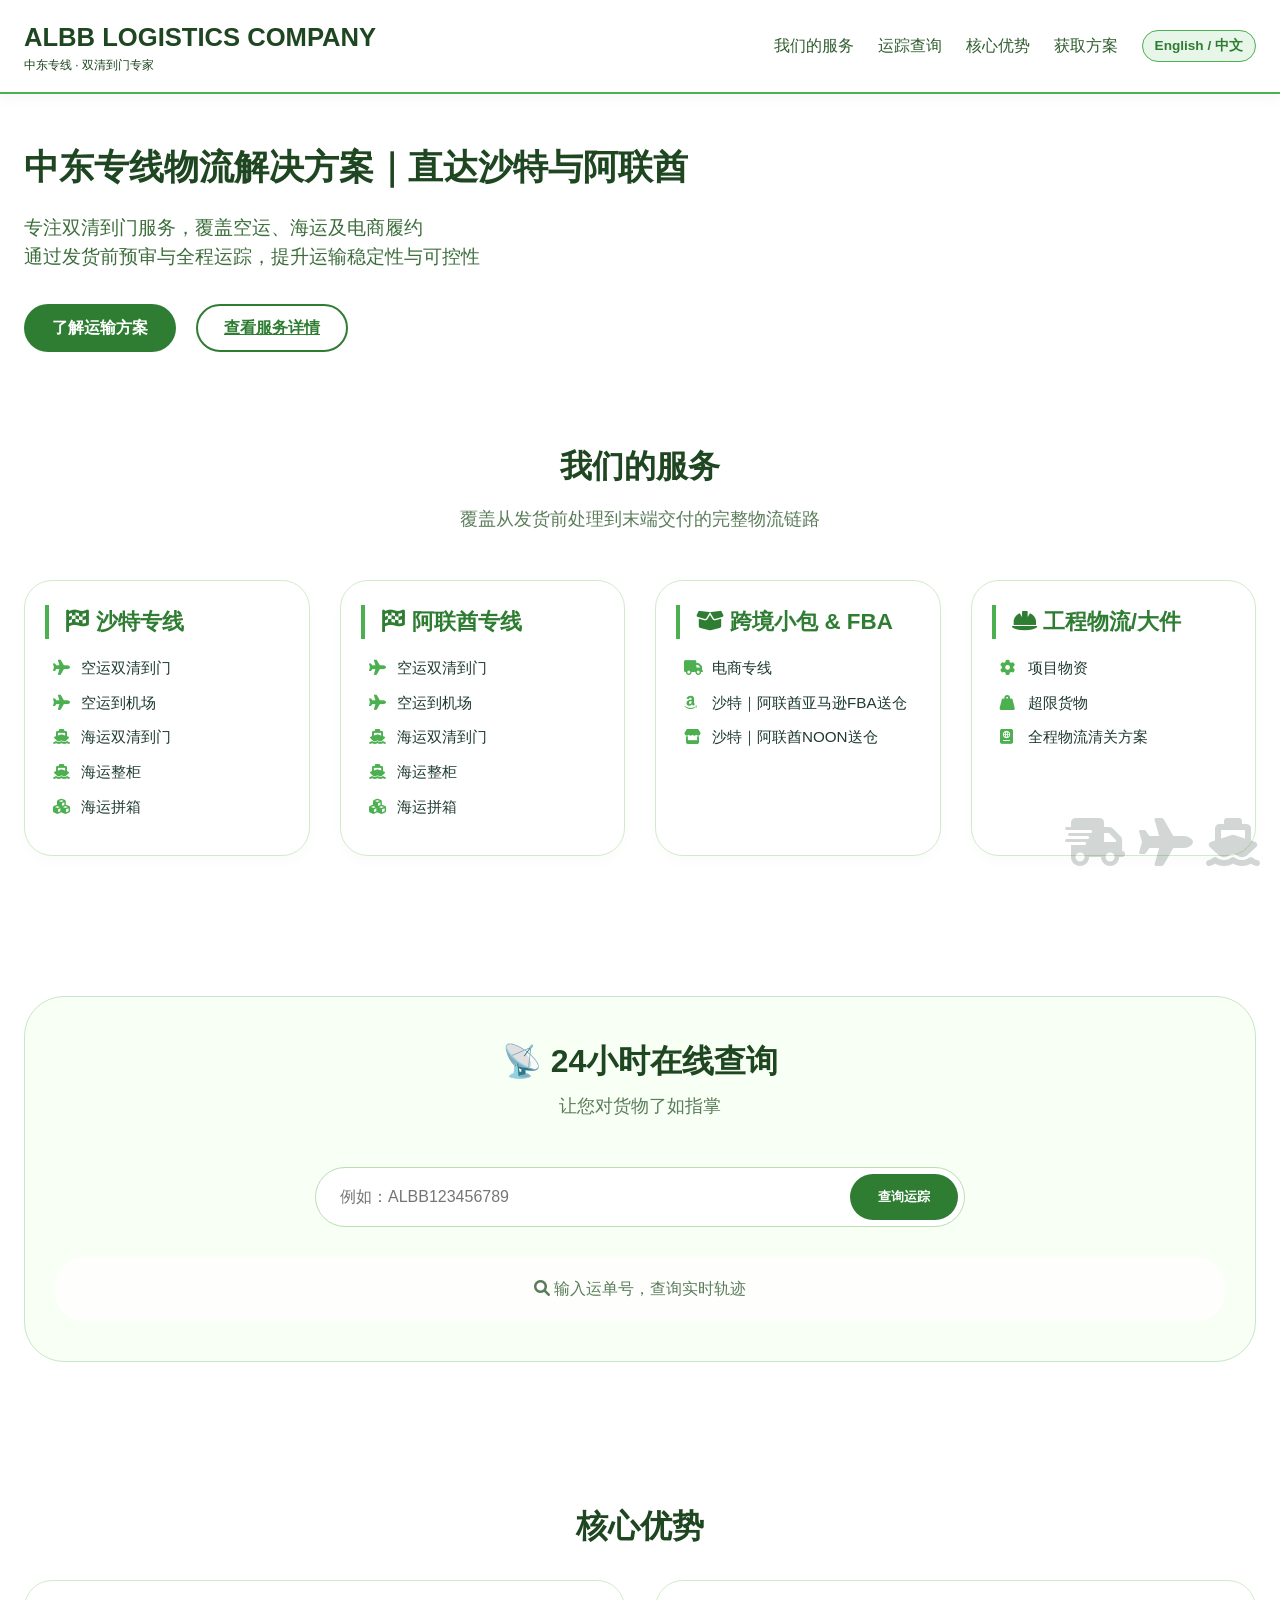
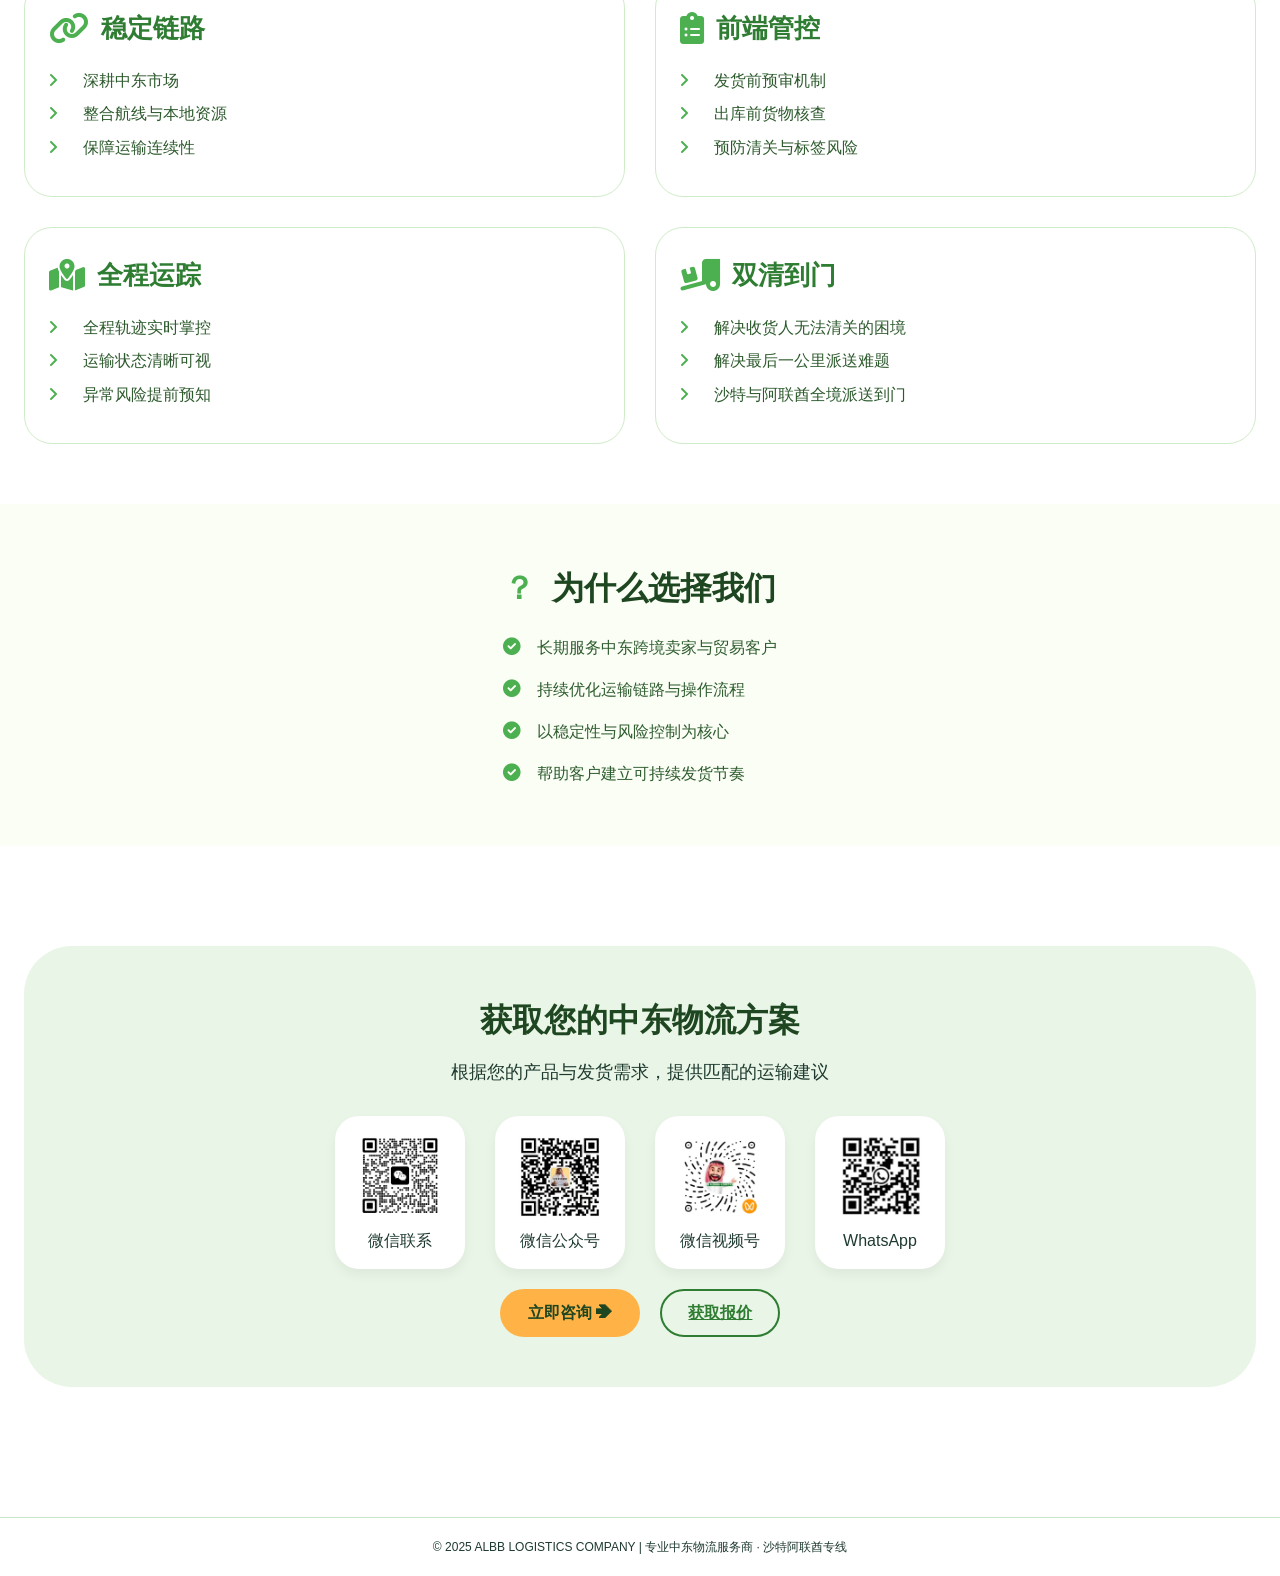
==== index.html @ 4eb395b3 "Update index.html" ====
<!DOCTYPE html>
<html lang="zh-CN" data-page-node-id="WWfJEoCXOjvBUnRsALODDR">
<head data-page-node-id="sTbXcBgCwamyQ5va6IYJfH">
    <meta charset="UTF-8" data-page-node-id="Xv6ToM1LFk0ylEjRfK0wbO">
    <meta name="viewport" content="width=device-width, initial-scale=1.0, viewport-fit=cover" data-page-node-id="HwGvfhjH5vDmMsbVLoea2k">
    <title>ALBB LOGISTICS | 中东专线物流解决方案</title>
    <link rel="stylesheet" href="https://cdnjs.cloudflare.com/ajax/libs/font-awesome/6.0.0-beta3/css/all.min.css" data-page-node-id="AGOe8chgbafn2Jv7DXePyP">
    <style>
        * { margin: 0; padding: 0; box-sizing: border-box; }

        body {
            font-family: 'Segoe UI', Roboto, 'Helvetica Neue', sans-serif;
            background-color: #ffffff;
            color: #1e3a2f;
            line-height: 1.5;
            scroll-behavior: smooth;
        }

        .container {
            max-width: 1280px;
            margin: 0 auto;
            padding: 0 24px;
        }

        /* 头部 */
        .header {
            background: #ffffff;
            color: #1e4620;
            padding: 18px 0;
            box-shadow: 0 2px 15px rgba(0, 40, 0, 0.05);
            position: sticky;
            top: 0;
            z-index: 100;
            border-bottom: 2px solid #4caf50;
        }
        .header-inner {
            display: flex;
            justify-content: space-between;
            align-items: center;
            flex-wrap: wrap;
            gap: 15px;
        }
        .logo h1 {
    font-size: 1.6rem;
    font-weight: 700;
    color: #1e4620;  
    margin: 0;
}
.logo span {
    font-size: 0.75rem;
    color: #1e4620;  
    display: block;
}
        .nav {
            display: flex;
            align-items: center;
            gap: 24px;
            flex-wrap: wrap;
        }
        .nav a {
            color: #2e5c2e;
            text-decoration: none;
            font-weight: 500;
            transition: 0.2s;
        }
        .nav a:hover { color: #ffb347; }
        .lang-switch {
            background: #e8f5e9;
            border: 1px solid #4caf50;
            border-radius: 40px;
            padding: 5px 12px;
            font-size: 0.85rem;
            font-weight: bold;
            cursor: pointer;
            color: #2e7d32;
        }

        .btn-primary {
            background: #2e7d32;
            color: white;
            border: none;
            padding: 12px 28px;
            border-radius: 40px;
            font-weight: 600;
            font-size: 1rem;
            cursor: pointer;
            display: inline-block;
            text-decoration: none;
        }
        .btn-primary:hover { background: #ffb347; color: #1e4620; }
        .btn-outline {
            background: transparent;
            border: 2px solid #2e7d32;
            color: #2e7d32;
            padding: 10px 26px;
            border-radius: 40px;
            font-weight: 600;
            cursor: pointer;
            display: inline-block;
        }
        .btn-outline:hover { background: #2e7d32; color: white; }

        section { padding: 60px 0; }
        .section-title {
            font-size: 2rem;
            font-weight: 700;
            text-align: center;
            margin-bottom: 16px;
            color: #1e4620;
        }
        .section-sub {
            text-align: center;
            color: #5a7c5a;
            margin-bottom: 48px;
            font-size: 1.1rem;
        }

        /* 服务网格 */
        .services-grid-special {
            display: grid;
            grid-template-columns: repeat(auto-fit, minmax(280px, 1fr));
            gap: 30px;
            margin-top: 20px;
        }
        .service-block {
            background: white;
            border-radius: 28px;
            padding: 24px 20px;
            border: 1px solid #d0ebc8;
            box-shadow: 0 6px 14px rgba(0,0,0,0.02);
        }
        .service-block h3 {
            font-size: 1.4rem;
            color: #2e7d32;
            margin-bottom: 18px;
            border-left: 4px solid #4caf50;
            padding-left: 16px;
        }
        .service-block ul {
            list-style: none;
            padding-left: 8px;
        }
        .service-block li {
            margin-bottom: 12px;
            display: flex;
            align-items: baseline;
            gap: 8px;
            font-size: 0.95rem;
        }
        .service-block li i {
            color: #4caf50;
            width: 20px;
        }

        /* 核心优势 固定2x2网格 */
        .advantages-grid {
            display: grid;
            grid-template-columns: repeat(2, 1fr);
            gap: 30px;
            margin-top: 30px;
        }
        .advantage-card {
            background: white;
            border-radius: 28px;
            padding: 28px 24px;
            border: 1px solid #d0ebc8;
            transition: 0.2s;
        }
        .advantage-card h3 {
            font-size: 1.6rem;
            color: #2e7d32;
            margin-bottom: 20px;
            display: flex;
            align-items: center;
            gap: 12px;
        }
        .advantage-card h3 i {
            font-size: 2rem;
            color: #4caf50;
        }
        .advantage-card p {
            margin-bottom: 8px;
            line-height: 1.6;
            color: #2d5a2d;
        }
        .advantage-card p i {
            margin-right: 8px;
            color: #4caf50;
            width: 22px;
        }

        .track-section {
            background: #f8fff4;
            border-radius: 40px;
            padding: 40px 30px;
            border: 1px solid #c8e6c9;
            margin: 20px 0;
        }
        .track-box {
            max-width: 650px;
            margin: 30px auto 20px;
            display: flex;
            flex-wrap: wrap;
            gap: 12px;
            background: white;
            border-radius: 70px;
            padding: 6px 6px 6px 24px;
            border: 1px solid #b9dfb0;
        }
        .track-box input { flex: 1; padding: 14px 0; border: none; outline: none; font-size: 1rem; }
        .track-box button { background: #2e7d32; border: none; padding: 0 28px; border-radius: 50px; color: white; font-weight: bold; cursor: pointer; }
        .timeline-demo { margin-top: 30px; background: #ffffffdb; border-radius: 28px; padding: 20px; }

        .bottom-cta {
            background: #e9f5e6;
            border-radius: 48px;
            padding: 50px 40px;
            text-align: center;
            margin: 40px 0;
        }
        .qr-row {
            display: flex;
            justify-content: center;
            flex-wrap: wrap;
            gap: 30px;
            margin: 30px 0 20px;
        }
        .qr-item {
            background: white;
            border-radius: 24px;
            padding: 16px;
            width: 130px;
            text-align: center;
            box-shadow: 0 6px 12px rgba(0,0,0,0.05);
        }
        .qr-placeholder {
            width: 90px;
            height: 90px;
            margin: 0 auto;
            background: #f0f7ed;
            display: flex;
            align-items: center;
            justify-content: center;
            border-radius: 16px;
            color: #2e7d32;
            font-size: 0.65rem;
            flex-direction: column;
            border: 1px dashed #a5d6a7;
        }
        .qr-placeholder i { font-size: 2rem; }
        .footer-copyright { text-align: center; padding: 20px 0; border-top: 1px solid #c8e6c9; margin-top: 30px; font-size: 0.75rem; }

        .truck-deco {
            position: fixed;
            bottom: 20px;
            right: 20px;
            opacity: 0.2;
            font-size: 3rem;
            pointer-events: none;
            z-index: 0;
        }
        .hero h1 {
            font-size: 2.2rem;
            line-height: 1.3;
        }
        @media (max-width: 800px) {
            .advantages-grid { grid-template-columns: 1fr; gap: 20px; }
            .hero h1 { font-size: 1.8rem; }
        }
        @media (max-width: 700px) {
            .section-title { font-size: 1.6rem; }
            .services-grid-special { grid-template-columns: 1fr; }
        }
        .responsive-stack {
            display: grid;
            grid-template-columns: 1fr 1fr;
            gap: 40px;
        }
        @media (max-width: 700px) {
            .responsive-stack { grid-template-columns: 1fr; }
        }
        /* ===== 物流查询：站点切换标签 ===== */
        .track-tabs {
            display: flex; gap: 8px; justify-content: center;
            margin-bottom: 14px; flex-wrap: wrap;
        }
        .track-tab {
            padding: 7px 20px; border: 1.5px solid #cfe3cf;
            background: #fff; border-radius: 999px;
            font-size: 0.9rem; color: #4a6b4a; cursor: pointer;
            transition: all .2s; font-family: inherit;
        }
        .track-tab:hover { border-color: #4caf50; }
        .track-tab.active {
            background: #4caf50; border-color: #4caf50;
            color: #fff; font-weight: 600;
        }
</style>
</head>
<body data-page-node-id="y7DadUSHJfQw3X0wNEKbvK">
<div class="truck-deco" data-page-node-id="WyketCRoVP5pBwyPOnHR9W"><i class="fas fa-truck-fast" data-page-node-id="kWx6jvELDlQbfIE8AymAEn"></i> <i class="fas fa-plane" data-page-node-id="v4un0OiQMNGH9FXdD9LxO7"></i> <i class="fas fa-ship" data-page-node-id="yur6lQq9XAqx2PpG53P2Wp"></i></div>

<header class="header" data-page-node-id="MeVTC3i4jiAVLPoiRrSFH0">
    <div class="container header-inner" data-page-node-id="Hej9e4lkETlifLd3rKVzDA">
        <div class="logo" data-page-node-id="25BxoWqGxnaJiOXL9PTD3E">
            <h1 data-page-node-id="tkcYEIJ68ArfpkfiAtZWvJ">ALBB LOGISTICS COMPANY</h1>
            <span data-translate="slogan" data-page-node-id="F42FCJUTfJvixpcgOEtlmO">中东专线 · 双清到门专家</span>
        </div>
        <div class="nav" data-page-node-id="D4o56Ub4QfEWNIeLbWmZsj">
            <a href="#services" data-translate="nav_services" data-page-node-id="3iFGLvl2t87v1fvXnBJhu1">我们的服务</a>
            <a href="#tracking" data-translate="nav_tracking" data-page-node-id="6CAXvYggRqMtt5EBCWSzIq">运踪查询</a>
            <a href="#advantages" data-translate="nav_advantages" data-page-node-id="9Z8tUurqHcQL8gPmjGtfzD">核心优势</a>
            <a href="#contact" data-translate="nav_contact" data-page-node-id="JafT0aFvBNOgMSl0lFAXML">获取方案</a>
            <div class="lang-switch" id="langToggle" data-page-node-id="Fi7lyLbnCcBNHK8nSmIbqL">English / 中文</div>
        </div>
    </div>
</header>

<main data-page-node-id="xqJzqC6WkK1wRrDkUQjlTa">
    <!-- Hero -->
    <section style="padding: 50px 0 30px;" data-page-node-id="uK8wkCM9OZKiBWzJWSkGAo">
        <div class="container" data-page-node-id="OKXOkcTmCm1rwxLJMsrKyB">
            <div class="hero" style="max-width: 800px;" data-page-node-id="nTOn49kFxd0GhwcJtGJfYp">
                <h1 style="font-weight: 800; color: #1e4620;" data-translate="hero_title" data-page-node-id="1AF3gvATgJ9RmW0wP3MgYh">中东专线物流解决方案｜直达沙特与阿联酋</h1>
                <p style="font-size: 1.2rem; margin: 24px 0 32px; color: #3c6e3c;" data-translate="hero_sub" data-page-node-id="0z1HmbaKveXD5L2bM0ZbI4">专注双清到门服务，覆盖空运、海运及电商履约<br data-page-node-id="KnteCa7o7tGEkYhKrPHA8S">通过发货前预审与全程运踪，提升运输稳定性与可控性</p>
                <div class="hero-buttons" style="display: flex; gap: 20px; flex-wrap: wrap;" data-page-node-id="k1lxV5dBMvOlWxXrF8hfzo">
                    <a href="#contact" class="btn-primary" data-translate="btn_consult" data-page-node-id="KS2lGyI60AXP1C03fqrpFm">了解运输方案</a>
                    <a href="#services" class="btn-outline" data-translate="btn_details" data-page-node-id="Qz4ddcnUBY8suzizSsFwdt">查看服务详情</a>
                </div>
            </div>
        </div>
    </section>

    <!-- 1. 我们的服务 -->
    <section id="services" data-page-node-id="F9c3dWNZLPQi7ssyUxPojc">
        <div class="container" data-page-node-id="iBJD9RqTJVb5BlFRrZHu1P">
            <div class="section-title" data-translate="services_title" data-page-node-id="LkCGARU0nQmREECK9nDIpO">我们的服务</div>
            <div class="section-sub" data-translate="services_sub" data-page-node-id="kHsqRIJiaIQWaVoIJL0pJ6">覆盖从发货前处理到末端交付的完整物流链路</div>
            <div class="services-grid-special" data-page-node-id="3GPVhK7YRv2m8hxTKSeBny">
                <div class="service-block" data-page-node-id="Y2GH4tbuN9ooqJyFED0P9P">
                    <h3 data-page-node-id="s5tIsSgAkS92pIjBADyu9K"><i class="fas fa-flag-checkered" data-page-node-id="EUGwprLbLRCu6M2xHIFncz"></i> <span data-translate="saudi_title" data-page-node-id="p3jY651x2ms44fEOWpgHqc">沙特专线</span></h3>
                    <ul data-page-node-id="YAFcIbtinwzXhJdcy9lUBS">
                        <li data-page-node-id="Ep6MHOqFqyMCAeE9gdyhhO"><i class="fas fa-plane" data-page-node-id="qklE8zhyH71ND5ipnSsTcy"></i> <span data-translate="sa_air_ddp" data-page-node-id="zrO0Og5YotJBqQ5jCzsyz6">空运双清到门</span></li>
                        <li data-page-node-id="Rn8LAxiZtKyF68jdpIVjfX"><i class="fas fa-plane" data-page-node-id="4WjGXDAddDoATk6yIxOCnO"></i> <span data-translate="sa_air_airport" data-page-node-id="lA0h8ustVCYeV4TW4a6iNz">空运到机场</span></li>
                        <li data-page-node-id="sMSHIC3J4vR0CM1vv78xsq"><i class="fas fa-ship" data-page-node-id="B1wdtCLkAp0WGKtKbXOcFU"></i> <span data-translate="sa_sea_ddp" data-page-node-id="FplAHX8WrCBFD1ojkDJlQp">海运双清到门</span></li>
                        <li data-page-node-id="m68HoJvZqeDgBTWzIszECf"><i class="fas fa-ship" data-page-node-id="Q7RSoPskSeF0hznddp6ynW"></i> <span data-translate="sa_sea_fcl" data-page-node-id="AXk3n0jZijXwQQyjAMCoGN">海运整柜</span></li>
                        <li data-page-node-id="zotIV6bI7Hi6XjHvcFFAgs"><i class="fas fa-cubes" data-page-node-id="Kg5LH8OjgxoI6INXZsn3Qm"></i> <span data-translate="sa_sea_lcl" data-page-node-id="MBnitgp9Ow6fAb1uEAnwUJ">海运拼箱</span></li>
                    </ul>
                </div>
                <div class="service-block" data-page-node-id="jngGl2feJ1LDvMTnyk4zJ1">
                    <h3 data-page-node-id="ieEMhH5195VBnnZRcHVPMN"><i class="fas fa-flag-checkered" data-page-node-id="6PnG3AtOyw130opsrgalPi"></i> <span data-translate="uae_title" data-page-node-id="BXt4ySBhaLGEg6Uwqt7Eew">阿联酋专线</span></h3>
                    <ul data-page-node-id="4RcQEN5qmTvOeAomIz5bDz">
                        <li data-page-node-id="9QhiOH8yOxFxiLqr4TDbp9"><i class="fas fa-plane" data-page-node-id="uOo3N0SGgc2eVlx5xGZ0Jt"></i> <span data-translate="uae_air_ddp" data-page-node-id="mtU1uF9ijNCJ9RD3OEz9fk">空运双清到门</span></li>
                        <li data-page-node-id="umVHnf5fivYv1gsIfDdo1c"><i class="fas fa-plane" data-page-node-id="0PouKApZWhzUOBBrWm4Li2"></i> <span data-translate="uae_air_airport" data-page-node-id="iCaEpF0AHDNrzghuilmJiY">空运到机场</span></li>
                        <li data-page-node-id="HfnWJGvOIwsItkqLnkhu7q"><i class="fas fa-ship" data-page-node-id="LZ2xFWuORbyZj2IhdwImcV"></i> <span data-translate="uae_sea_ddp" data-page-node-id="1yuwn9lBxuEKkI6zpOMMMZ">海运双清到门</span></li>
                        <li data-page-node-id="H1L3u4QTfzN6KRulhvzOPA"><i class="fas fa-ship" data-page-node-id="N7V0Wvb7A57cVQbFcFBs1A"></i> <span data-translate="uae_sea_fcl" data-page-node-id="S8po8HxjIyAPdLretNrxY6">海运整柜</span></li>
                        <li data-page-node-id="9wcWZxugoDQ6UcMwvcIILQ"><i class="fas fa-cubes" data-page-node-id="1pyE3B6UKNFTo36tx3k1v1"></i> <span data-translate="uae_sea_lcl" data-page-node-id="bpF8AB5nUEa1fjU6FVAAdJ">海运拼箱</span></li>
                    </ul>
                </div>
                <div class="service-block" data-page-node-id="4BOLknbDRjmUf7bA24G2hr">
                    <h3 data-page-node-id="jVKEFbBXdkpWfVSkSCOgQX"><i class="fas fa-box-open" data-page-node-id="yUXKf46F161wHXQezkzMb6"></i> <span data-translate="parcel_title" data-page-node-id="StqJ6Tq9i9844Z32yNImk7">跨境小包 & FBA</span></h3>
                    <ul data-page-node-id="QJFcntpnSn8bCDHY4rFwVn">
                        <li data-page-node-id="rFXQL85iVUJ0RVnozjJDDo"><i class="fas fa-truck" data-page-node-id="xtAkwzKsCOCqPRHCxH6gUZ"></i> <span data-translate="parcel_line" data-page-node-id="SIEUL3BI9j1igQ0SFm5KaQ">电商专线</span></li>
                        <li data-page-node-id="Q7vZofQ0bg6z4oFbJCyc8X"><i class="fab fa-amazon" data-page-node-id="GVjqkusOypQYjj128w17x4"></i> <span data-translate="fba_sa_uae" data-page-node-id="QGVOEeGAHN48swPTD51Pev">沙特｜阿联酋亚马逊FBA送仓</span></li>
                        <li data-page-node-id="hA2Jf0qWVnP4dI7AIItU5o"><i class="fas fa-store" data-page-node-id="2EtzWwoqPWifaEt1mmrgB1"></i> <span data-translate="noon_sa_uae" data-page-node-id="4rgHYblbaYF6TSenAAJCLh">沙特｜阿联酋NOON送仓</span></li>
                    </ul>
                </div>
                <div class="service-block" data-page-node-id="5BpAoCD62GKvwpfqCe4W22">
                    <h3 data-page-node-id="0lHb1Luet5ZBVesRixw0sF"><i class="fas fa-hard-hat" data-page-node-id="OdRX01zrj5gx2ZqwgJlvcw"></i> <span data-translate="project_title" data-page-node-id="XJs5iFcAznM3DJh6DcHbNQ">工程物流/大件</span></h3>
                    <ul data-page-node-id="gR0EPDfopXctmZymSE1b99">
                        <li data-page-node-id="qUTKeSMbZZA3jsuzFbqm9V"><i class="fas fa-cog" data-page-node-id="7EtOp3Ft9jO2CccXIrHoU0"></i> <span data-translate="project_cargo" data-page-node-id="XoKFCOHmuHppjjliSN9kpM">项目物资</span></li>
                        <li data-page-node-id="n7F0TKzOgqfkzbdZqNvd9C"><i class="fas fa-weight-hanging" data-page-node-id="lVUk65G4lKAkJl0eEkxQo3"></i> <span data-translate="oversized" data-page-node-id="OL5AK5nBnp5NEhWuAxEmBr">超限货物</span></li>
                        <li data-page-node-id="eq1ArLquwm5XiBVF41LOVX"><i class="fas fa-passport" data-page-node-id="bZFGPFqYFrK91CDR0vZxpk"></i> <span data-translate="customs_clearance" data-page-node-id="A2tCHNdV8TnynUXvT9hLFk">全程物流清关方案</span></li>
                    </ul>
                </div>
            </div>
        </div>
    </section>

    <!-- 2. 24小时在线查询 -->
    <section id="tracking" data-page-node-id="QD6gCAscYJc5WKvdehL9mn">
        <div class="container" data-page-node-id="e0yw8AXczAVm8Rf52bzitp">
            <div class="track-section" data-page-node-id="e8L5TIFbIwdDSLTxMbqBPm">
                <div class="section-title" style="margin-bottom: 8px;" data-translate="track_title" data-page-node-id="ADSqNSIa4eDN9ASTRBT4NN">📡 24小时在线查询</div>
                <div class="section-sub" data-translate="track_sub" data-page-node-id="QCAc7vdXIaeVkAhuqKJtlI">让您对货物了如指掌</div>
                <div id="trackSourceTabs" class="track-tabs" style="display:none;" data-page-node-id="5DQ49dStcmW53MZiBN7BUy"></div>
                <div class="track-box" data-page-node-id="LK22E1zVASOiRamluSRscs">
                    <input type="text" id="trackingNumber" placeholder="例如：ALBB123456789" autocomplete="off" data-page-node-id="tF575YF9NdBOPj2ByZOcXc">
                    <button id="trackBtn" data-page-node-id="s6sTXK9RQFPWiIjSIWZp9B"><span data-translate="track_btn" data-page-node-id="N3EYzulqzSYeoVpbb5Yfz2">查询运踪</span></button>
                </div>
                <div id="trackResult" class="timeline-demo" data-page-node-id="bcN0MOnoeRN9hghKQKH6Za">
                    <div style="text-align:center; color:#5a7c5a;" data-page-node-id="fbmLYwUOHvD2258hZZVdnl"><i class="fas fa-search" data-page-node-id="QvWMXAsryEZG1A8Dbme0Aj"></i> <span data-translate="track_default" data-page-node-id="RGEwKaHwrt9FroOhV8STSv">输入运单号，查询实时轨迹</span></div>
                </div>
            </div>
        </div>
    </section>

    <!-- 3. 核心优势 (2x2网格，分行显示) -->
    <section id="advantages" data-page-node-id="z8NuDpZGgaiBFDKYEKtF75">
        <div class="container" data-page-node-id="uAewIsahHaaDynQE9Fq9Vh">
            <div class="section-title" data-translate="adv_title" data-page-node-id="AVNdH7BMlc2ebCmf31xNaP">核心优势</div>
            <div class="advantages-grid" data-page-node-id="mWmsNdwFZNx3TpTh9oYjyO">
                <div class="advantage-card" data-page-node-id="eFvjIz5I2UZxykbEEEJneo">
                    <h3 data-page-node-id="qYmTNKqBMIsicIa85JhYIA"><i class="fas fa-link" data-page-node-id="HJqpmb3lsocT8bOqyCISuX"></i> <span data-translate="adv1_title" data-page-node-id="aDV0x8K96usVIh48Cl90Fa">稳定链路</span></h3>
                    <p data-page-node-id="nB6Ss3xSe2Rz92VGCSf6Jd"><i class="fas fa-angle-right" data-page-node-id="BelV6tFoVx6Q6enOOWGigo"></i> <span data-translate="adv1_line1" data-page-node-id="BCaf57UefT4Cfo2DK58l1u">深耕中东市场</span></p>
                    <p data-page-node-id="ZLYukxFXn21iCOdoeTRuoD"><i class="fas fa-angle-right" data-page-node-id="rbiQMiKXwiGlSjhIgp2UVc"></i> <span data-translate="adv1_line2" data-page-node-id="odHMphykuf9PCCwnKETdET">整合航线与本地资源</span></p>
                    <p data-page-node-id="iUkMC2ZJYVcFhygmkdDEWx"><i class="fas fa-angle-right" data-page-node-id="yZgFzd7hcdVU5Kzj0D5Rrv"></i> <span data-translate="adv1_line3" data-page-node-id="RTBiI3tSuC3ZSltXLp4rsu">保障运输连续性</span></p>
                </div>
                <div class="advantage-card" data-page-node-id="nUSf9DEKKVJjD8q0eXksv1">
                    <h3 data-page-node-id="UExEGWS3bUFY9yB9WOi0OD"><i class="fas fa-clipboard-list" data-page-node-id="szhdluRHnWWT2YaKgw5Ea0"></i> <span data-translate="adv2_title" data-page-node-id="DtfVSmxyDxzB47OeK8Jqu8">前端管控</span></h3>
                    <p data-page-node-id="thUzwHI8Pg1QILpysROpZe"><i class="fas fa-angle-right" data-page-node-id="uBzkfzLVRmcsRFUgisrpEe"></i> <span data-translate="adv2_line1" data-page-node-id="Wy3RvxkGK4RlciC2KDxAaD">发货前预审机制</span></p>
                    <p data-page-node-id="YPvWKXc5WGK7NBSB2V7suc"><i class="fas fa-angle-right" data-page-node-id="6hNslKvGeORa30YEuYJb68"></i> <span data-translate="adv2_line2" data-page-node-id="YlNJA0XYblWnAj6Z3CTsGh">出库前货物核查</span></p>
                    <p data-page-node-id="k6ewRzFFNQ9AxB3W6EJBYv"><i class="fas fa-angle-right" data-page-node-id="FTCCrnnDVrNRMo52e7c0U7"></i> <span data-translate="adv2_line3" data-page-node-id="7lyFmz7duxstRwfYMFNBsv">预防清关与标签风险</span></p>
                </div>
                <div class="advantage-card" data-page-node-id="1smehT0ZyEbPODSARCB8Ih">
                    <h3 data-page-node-id="7UckkpIIK4rCJ5B7tyYbRk"><i class="fas fa-map-marked-alt" data-page-node-id="8tacFBZVBtiwX9FuqDlMiB"></i> <span data-translate="adv3_title" data-page-node-id="UGhYP9VBhAGJxdwFnCi5r4">全程运踪</span></h3>
                    <p data-page-node-id="eKcxG5hF7BQwYWmEZ07sut"><i class="fas fa-angle-right" data-page-node-id="fF7V4RIV9axyAdVEfxwY1l"></i> <span data-translate="adv3_line1" data-page-node-id="wz2uL2s8Bx99TO8YIbKaZu">全程轨迹实时掌控</span></p>
                    <p data-page-node-id="B7n8rzWAk4Ps3ZF2hRi1GN"><i class="fas fa-angle-right" data-page-node-id="snxBs1T7BiGCCh5iRnTkpk"></i> <span data-translate="adv3_line2" data-page-node-id="OQAPELx1PUBd4G5T9pMjg2">运输状态清晰可视</span></p>
                    <p data-page-node-id="i0IMHbr063n33MWZQ2qoMV"><i class="fas fa-angle-right" data-page-node-id="oQ3J3qYUDTHf9Ih0nfHL8m"></i> <span data-translate="adv3_line3" data-page-node-id="ACvYD9C6AHWxiRde9jdhtd">异常风险提前预知</span></p>
                </div>
                <div class="advantage-card" data-page-node-id="HGGUGidRYYQj85P8BAECHI">
                    <h3 data-page-node-id="PPxxm46En9P6hQZzqy5lvg"><i class="fas fa-truck-ramp-box" data-page-node-id="lSufRtFOJH4zWLxAKJ4uL3"></i> <span data-translate="adv4_title" data-page-node-id="XEWF2yNzXzqOwyoVE6Tdur">双清到门</span></h3>
                    <p data-page-node-id="WAmEQ2sKfDQIswRFCPV9Uz"><i class="fas fa-angle-right" data-page-node-id="ZXSEWIcBa7VY6Fkk0TEBro"></i> <span data-translate="adv4_line1" data-page-node-id="FuF3u0yKkD9ZRlzlA97Pgp">解决收货人无法清关的困境</span></p>
                    <p data-page-node-id="ZKHLNBcnAGocOvwCTFX9Ym"><i class="fas fa-angle-right" data-page-node-id="01NakgAVMfiwChW1IrN2Xv"></i> <span data-translate="adv4_line2" data-page-node-id="pMpGBCHB6xDB5ZJMva1slh">解决最后一公里派送难题</span></p>
                    <p data-page-node-id="LAjRy7RA0v616EgLTRaPuE"><i class="fas fa-angle-right" data-page-node-id="mgfXzSIxSajqNgvnA5pw6i"></i> <span data-translate="adv4_line3" data-page-node-id="yTjHbsZh1lBfChJA0VdjV9">沙特与阿联酋全境派送到门</span></p>
                </div>
            </div>
        </div>
    </section>

   <!-- 4. 为什么选择我们（单独一列） -->
<section style="background: #fafef5;" data-page-node-id="iD5jdIrVypayHEB8hLZgCT">
    <div class="container" data-page-node-id="Nj38VPRo10pottb7t8HG81">
        <div class="responsive-stack" style="grid-template-columns: 1fr; justify-items: center;" data-page-node-id="hUy7wo7QCxbCGrT7IXS0wo">
            <div data-page-node-id="ScJCp5tdvnRBdbOgXx2fWR">
                <h2 class="section-title" style="text-align: left; margin-bottom: 24px;" data-page-node-id="pkwnCsP8QsEkuCAqoDTkz0">
                    <span style="color: #4caf50; font-weight: 700; margin-right: 8px;" data-page-node-id="aPOpAu5mYx2FvuwO690xNc">？</span>
                    <span data-translate="trust_title" data-page-node-id="ilLdSB4BKRVhHOhenyK9F5">为什么选择我们</span>
                </h2>
                <ul style="list-style: none; padding-left: 0; margin-top: 20px;" data-page-node-id="AagpmKPJEOYZbTVu9kZQe6">
                    <li style="display: flex; align-items: baseline; gap: 12px; margin-bottom: 18px; font-size: 1rem; color: #2e5c2e;" data-page-node-id="WlbH5btJjZGtgQubZdWRRN">
                        <i class="fas fa-check-circle" style="color: #4caf50; width: 22px; font-size: 1.1rem;" data-page-node-id="ovzZoGXAgiGRx8FGtC05i4"></i>
                        <span data-translate="trust1" data-page-node-id="Dfe1qhLzSzwfrni5I6Dkxc">长期服务中东跨境卖家与贸易客户</span>
                    </li>
                    <li style="display: flex; align-items: baseline; gap: 12px; margin-bottom: 18px; font-size: 1rem; color: #2e5c2e;" data-page-node-id="DlP3BxmTwsvEZBLuTArrHv">
                        <i class="fas fa-check-circle" style="color: #4caf50; width: 22px; font-size: 1.1rem;" data-page-node-id="ZawBEW6DypHMN2WrFAxYcu"></i>
                        <span data-translate="trust2" data-page-node-id="xKnP4WPmTQVkGLB7VcBh9p">持续优化运输链路与操作流程</span>
                    </li>
                    <li style="display: flex; align-items: baseline; gap: 12px; margin-bottom: 18px; font-size: 1rem; color: #2e5c2e;" data-page-node-id="0pN7M41PvTbhOmwpxaXnD4">
                        <i class="fas fa-check-circle" style="color: #4caf50; width: 22px; font-size: 1.1rem;" data-page-node-id="zaPYXja96xclpuoOV16YQq"></i>
                        <span data-translate="trust3" data-page-node-id="1mxDu6Y0hLDEKY3lXvzXfu">以稳定性与风险控制为核心</span>
                    </li>
                    <li style="display: flex; align-items: baseline; gap: 12px; margin-bottom: 0; font-size: 1rem; color: #2e5c2e;" data-page-node-id="rd8PEcOAxjD9YmhpAnz2k8">
                        <i class="fas fa-check-circle" style="color: #4caf50; width: 22px; font-size: 1.1rem;" data-page-node-id="AoGCo2GJucXgTPgSg1f5EF"></i>
                        <span data-translate="trust4" data-page-node-id="UwAXqHJqsJpMlaEACsS6Q4">帮助客户建立可持续发货节奏</span>
                    </li>
                </ul>
            </div>
        </div>
    </div>
</section>

    <!-- 5. 底部转化 + 四个二维码（含视频号） -->
    <section id="contact" data-page-node-id="j7EU2SydSGAT2T0R8G3OgE">
        <div class="container" data-page-node-id="acW3V4cze0kBFAA0oL3s8u">
            <div class="bottom-cta" data-page-node-id="gC3W77GhHZwL10YbxOXrFN">
                <h2 style="font-size: 2rem; color: #1e4620; margin-bottom: 15px;" data-translate="cta_title" data-page-node-id="e7Pk90CaRA5x3JSI1ZuhUf">获取您的中东物流方案</h2>
                <p style="margin-bottom: 30px; font-size: 1.1rem;" data-translate="cta_desc" data-page-node-id="mpVIa2jBxd38b9iOkNahPq">根据您的产品与发货需求，提供匹配的运输建议</p>
                <div class="qr-row" data-page-node-id="aa6ri6okDW5alvtwJUg0YK">
                    <div class="qr-item" data-page-node-id="CvP7XAjBfVbBFtttqEEXxC"><img src="wechat_qr.png" alt="微信二维码" style="width:90px; height:90px; border-radius: 12px;" data-page-node-id="QFYYPRRNLcmHBoFQhNzLX3"><p data-translate="wechat_label" data-page-node-id="fIbNu3L9nDeCuzDukj3O7F">微信联系</p></div>
                    <div class="qr-item" data-page-node-id="7MiQIz3jZCaGzI6oiQ6Nu2"><img src="mp_qr.png" alt="公众号二维码" style="width:90px; height:90px; border-radius: 12px;" data-page-node-id="oxM5AE4vowknHlx7g8yhet"><p data-translate="mp_label" data-page-node-id="gK79cqKIZXF05lRed9z8zL">微信公众号</p></div>
                    <div class="qr-item" data-page-node-id="CMpyeTE6sPqleA10dyRgGv"><img src="video_qr.png" alt="视频号二维码" style="width:90px; height:90px; border-radius: 12px;" data-page-node-id="gmaHGc3HbqUvYyKBBoAiFO"><p data-translate="video_label" data-page-node-id="NLOpRSPMtM0UKHQTqSpXJX">微信视频号</p></div>
                    <div class="qr-item" data-page-node-id="qNWA6grvnEtMygV4GYr1By"><img src="whatsapp_qr.png" alt="WhatsApp二维码" style="width:90px; height:90px; border-radius: 12px;" data-page-node-id="gb78YHYoppgHC2abNunY0T"><p data-translate="wa_label" data-page-node-id="TZNtU9M6ix0E5fZ8gaZqyZ">WhatsApp</p></div>
                </div>
                <div style="margin-top: 20px;" data-page-node-id="3TpXXb3AHORmJ9KRajM13P">
                    <a href="#" class="btn-primary" style="background:#ffb347; color:#1e4620;" data-translate="cta_btn" data-page-node-id="qJIu5QfE0G15uT4t4z1xbT">立即咨询 ➔</a>
                    <a href="#" class="btn-outline" style="margin-left: 16px;" data-translate="quote_btn" data-page-node-id="FuQMpIymk9ivLPKvdVKUnD">获取报价</a>
                </div>
            </div>
        </div>
    </section>
</main>

<footer class="footer-copyright" data-page-node-id="tHz2knE4Opje52k5hJR8pF">
    <div class="container" data-page-node-id="cGtBBcrRiy0mYGp4UW0mTQ">
        &copy; 2025 ALBB LOGISTICS COMPANY | <span data-translate="footer_rights" data-page-node-id="GK3on02vYBkgjErCOOCOq5">专业中东物流服务商 · 沙特阿联酋专线</span>
    </div>
</footer>

<script>
    // 中英文翻译字典 - 您可以直接修改以下 en 对象中的任何英文文本，使其更通顺
    const translations = {
        zh: {
            slogan: "中东专线 · 双清到门专家",
            nav_services: "我们的服务", nav_tracking: "运踪查询", nav_advantages: "核心优势", nav_contact: "获取方案",
            hero_title: "中东专线物流解决方案｜直达沙特与阿联酋",
            hero_sub: "专注双清到门服务，覆盖空运、海运及电商履约\n通过发货前预审与全程运踪，提升运输稳定性与可控性",
            btn_consult: "了解运输方案", btn_details: "查看服务详情",
            services_title: "我们的服务", services_sub: "覆盖从发货前处理到末端交付的完整物流链路",
            saudi_title: "沙特专线", uae_title: "阿联酋专线", parcel_title: "跨境小包 & FBA", project_title: "工程物流/大件",
            sa_air_ddp: "空运双清到门", sa_air_airport: "空运到机场", sa_sea_ddp: "海运双清到门", sa_sea_fcl: "海运整柜", sa_sea_lcl: "海运拼箱",
            uae_air_ddp: "空运双清到门", uae_air_airport: "空运到机场", uae_sea_ddp: "海运双清到门", uae_sea_fcl: "海运整柜", uae_sea_lcl: "海运拼箱",
            parcel_line: "电商专线", fba_sa_uae: "沙特｜阿联酋亚马逊FBA送仓", noon_sa_uae: "沙特｜阿联酋NOON送仓",
            project_cargo: "项目物资", oversized: "超限货物", customs_clearance: "全程物流清关方案",
            adv_title: "核心优势", 
            adv1_title: "稳定链路", adv1_line1: "深耕中东市场", adv1_line2: "整合航线与本地资源", adv1_line3: "保障运输连续性",
            adv2_title: "前端管控", adv2_line1: "发货前预审机制", adv2_line2: "出库前货物核查", adv2_line3: "预防清关与标签风险",
            adv3_title: "全程运踪", adv3_line1: "全程轨迹实时掌控", adv3_line2: "运输状态清晰可视", adv3_line3: "异常风险提前预知",
            adv4_title: "双清到门", adv4_line1: "解决收货人无法清关的困境", adv4_line2: "解决最后一公里派送难题", adv4_line3: "沙特与阿联酋全境派送到门",
            trust_title: " 为什么选择我们", trust1: "长期服务中东跨境卖家与贸易客户", trust2: "持续优化运输链路与操作流程", trust3: "以稳定性与风险控制为核心", trust4: "帮助客户建立可持续发货节奏",
            track_title: "📡 24小时在线查询", track_sub: "让您对货物了如指掌", track_btn: "查询运踪", track_default: "输入运单号，查询实时轨迹",
            cta_title: "获取您的中东物流方案", cta_desc: "根据您的产品与发货需求，提供匹配的运输建议",
            wechat_label: "微信联系", mp_label: "微信公众号", video_label: "微信视频号", wa_label: "WhatsApp", cta_btn: "立即咨询 ➔", quote_btn: "获取报价",
            footer_rights: "专业中东物流服务商 · 沙特阿联酋专线"
        },
        en: {
            slogan: "Middle East Express · DDP Door to Door",
            nav_services: "Services", nav_tracking: "Tracking", nav_advantages: "Advantages", nav_contact: "Get Plan",
            hero_title: "Middle East Logistics Solution | Direct to Saudi & UAE",
            hero_sub: "Focus on DDP door-to-door, air/sea/e-commerce fulfillment\nImprove stability with pre-shipment review & full tracking",
            btn_consult: "Get Solution", btn_details: "View Details",
            services_title: "Our Services", services_sub: "Complete logistics chain from pre-shipment to final delivery",
            saudi_title: "Saudi Dedicated Line", uae_title: "UAE Dedicated Line", parcel_title: "Cross-border Parcel & FBA", project_title: "Project Logistics / Heavy Cargo",
            sa_air_ddp: "Air DDP Door", sa_air_airport: "Airport Pickup", sa_sea_ddp: "Sea DDP Door", sa_sea_fcl: "FCL", sa_sea_lcl: "LCL",
            uae_air_ddp: "Air DDP Door", uae_air_airport: "Airport Pickup", uae_sea_ddp: "Sea DDP Door", uae_sea_fcl: "FCL", uae_sea_lcl: "LCL",
            parcel_line: "E-commerce Line", fba_sa_uae: "Amazon FBA Delivery (Saudi/UAE)", noon_sa_uae: "NOON Delivery (Saudi/UAE)",
            project_cargo: "Project Cargo", oversized: "Oversized Shipments", customs_clearance: "Full Customs Clearance",
            adv_title: "Core Advantages",
            adv1_title: "Stable Network", adv1_line1: "Deeply embedded in Middle East market", adv1_line2: "Integrated sea/air & local resources", adv1_line3: "Ensure shipping continuity",
            adv2_title: "Front-end Control", adv2_line1: "Pre-shipment review", adv2_line2: "Pre-departure cargo check", adv2_line3: "Prevent customs & labeling risks",
            adv3_title: "Full Tracking", adv3_line1: "Real-time control of whole journey", adv3_line2: "Clear visibility of transit status", adv3_line3: "Early warning of abnormal risks",
            adv4_title: "DDP Door-to-Door", adv4_line1: "Solve consignee's customs troubles", adv4_line2: "Solve last-mile delivery challenges", adv4_line3: "Door delivery across Saudi & UAE",
            trust_title: " Why Choose Us", trust1: "Long-term service for ME sellers", trust2: "Continuous process optimization", trust3: "Focus on stability & risk control", trust4: "Help build sustainable shipping rhythm",
            track_title: "📡 24/7 Online Tracking", track_sub: "Full visibility of your cargo", track_btn: "Track", track_default: "Enter tracking number to track",
            cta_title: "Get Your Middle East Logistics Plan", cta_desc: "Tailored advice based on your products & shipping needs",
            wechat_label: "WeChat Contact", mp_label: "Official WeChat", video_label: "WeChat Channels", wa_label: "WhatsApp ", cta_btn: "Inquiry ➔", quote_btn: "Get Quote",
            footer_rights: "Professional Middle East Logistics · Saudi & UAE Specialist"
        }
    };

    let currentLang = 'zh';

    // ⚠️ 声明提前：applyLanguage('zh') 首次调用会触发 renderTrackTabs()，
    //    必须在首次调用前完成初始化（避免 TDZ: Cannot access before initialization）
    //
    // 后端地址列表：按顺序尝试，前一个失败自动切到下一个。
    //   ① track.alibaba-log.com  → 绑定自有域名后启用（国内访问稳定，推荐）
    //   ② *.workers.dev          → Cloudflare 默认可达地址（大陆可能被 DNS 污染）
    // 绑好自定义域名后，可把第 ② 项删掉。
    const TRACK_API_LIST = [
        'https://track.alibaba-log.com',
        'https://track-proxy.benxu19820101.workers.dev'
    ];
    // 兼容旧代码里的单值引用
    const TRACK_API = TRACK_API_LIST[0];

    const TRACK_SOURCES = [
        { id: 'ontask', label: '国际专线', label_en: 'Intl Line' },
        { id: 'gulf56', label: '海湾物流', label_en: 'Gulf56' },
        { id: 'lxcn',   label: '立信诺',   label_en: 'Lxcn' }
    ];
    // 承运商名称映射（auto 模式识别出承运商后在结果里显示）
    const SOURCE_LABELS = {
        ontask: ['国际专线', 'Intl Line'],
        gulf56: ['海湾物流', 'Gulf56'],
        lxcn:   ['立信诺',   'Lxcn']
    };
    let currentTrackSource = 'auto'; // auto = 后端三站并发查询，自动匹配有数据的承运商
    function applyLanguage(lang) {
        document.querySelectorAll('[data-translate]').forEach(el => {
            const key = el.getAttribute('data-translate');
            if (translations[lang][key]) {
                if (el.tagName === 'INPUT' || el.tagName === 'TEXTAREA') el.placeholder = translations[lang][key];
                else el.innerText = translations[lang][key];
            }
        });
        currentLang = lang;
        // 【BUG修复】原代码此处无限递归调用 applyLanguage 导致
        // "Maximum call stack size exceeded"，整个脚本崩溃、查询按钮失效。
        // 现改为：语言切换时直接重置结果区为新语言提示（不再递归）。
        const resultDiv = document.getElementById('trackResult');
        if (resultDiv) {
            resultDiv.innerHTML = `<div style="text-align:center; color:#5a7c5a;"><i class="fas fa-search"></i> <span>${translations[lang].track_default}</span></div>`;
        }
        // 语言切换时同步刷新站点切换标签
        if (typeof renderTrackTabs === 'function') renderTrackTabs();
    }
    document.getElementById('langToggle').addEventListener('click', () => {
        const newLang = currentLang === 'zh' ? 'en' : 'zh';
        applyLanguage(newLang);
    });
    applyLanguage('zh');

    // ============================================================
    //  真实物流查询（对接 ontask / gulf56 / lxcn 三站）
    //  ⚠️ 部署后请把下行地址换成你自己的 Cloudflare Worker 地址
    // ============================================================
    // 渲染站点切换标签
    // 【改版】三站切换标签已隐藏：改用后端 auto 模式自动识别承运商，
    // 用户只输入单号即可；TRACK_SOURCES 保留，日后想恢复标签删掉 display:none 即可
    function renderTrackTabs() {
        const box = document.getElementById('trackSourceTabs');
        if (!box) return;
        box.style.display = 'none';
        box.innerHTML = '';
    }

    function escapeHtml(s) {
        return String(s == null ? '' : s).replace(/[&<>"']/g,
            c => ({ '&': '&amp;', '<': '&lt;', '>': '&gt;', '"': '&quot;', "'": '&#39;' }[c]));
    }

    async function handleTrack() {
        const input = document.getElementById('trackingNumber').value.trim();
        const resultDiv = document.getElementById('trackResult');
        const zh = currentLang === 'zh';

        if (!input) {
            resultDiv.innerHTML = `<div style="color:#c62828;">${zh ? '请输入运单号' : 'Please enter tracking number'}</div>`;
            return;
        }

        resultDiv.innerHTML = `<div style="text-align:center;"><i class="fas fa-spinner fa-pulse"></i> ${zh ? '查询中...' : 'Searching...'}</div>`;

        try {
            // 依次尝试 TRACK_API_LIST 中的后端，第一个能返回有效 JSON 的就用
            let data = null, lastErr = null;
            for (const base of TRACK_API_LIST) {
                try {
                    const resp = await fetch(
                        `${base}/?source=${currentTrackSource}&trackingNo=${encodeURIComponent(input)}`
                    );
                    if (!resp.ok) { lastErr = `HTTP ${resp.status}`; continue; }
                    const j = await resp.json();
                    if (j && typeof j === 'object') { data = j; break; }
                } catch (e) { lastErr = e.message || String(e); }
            }
            if (!data) {
                resultDiv.innerHTML = `<div style="color:#c62828;">${zh ? '查询服务暂时不可用，请稍后重试' : 'Tracking service unavailable, please retry'}（${escapeHtml(lastErr || '')}）</div>`;
                return;
            }

            if (!data.ok) {
                resultDiv.innerHTML = `<div style="color:#c62828;">${escapeHtml(data.error || (zh ? '查询失败' : 'Query failed'))}</div>`;
                return;
            }

            const traces = data.tracks || [];

            // 站点明确返回"查无此单"时，直接给干净提示
            if (data.isExist === false) {
                resultDiv.innerHTML = `<div style="color:#c62828;">${zh ? '未找到该运单的轨迹信息，请核对单号后重试' : 'No tracking records found. Please verify the number.'}</div>`;
                return;
            }

            if (!traces.length && !data.summary) {
                if (data.destination || data.voyNo) {
                    // 运单已登记但暂无轨迹明细（如 lxcn 只返回目的地）
                    let meta = `<div style="margin-bottom:12px;"><strong>${zh ? '运单号' : 'Tracking No'}: ${escapeHtml(data.trackingNo)}</strong>`;
                    if (data.destination) meta += `　<span style="color:#5a7c5a;">${zh ? '目的地' : 'Dest'}: ${escapeHtml(data.destination)}</span>`;
                    meta += `</div><div style="color:#8a6d3b; background:#fdf6e3; padding:8px 14px; border-radius:20px; display:inline-block;">${zh ? '运单已登记，轨迹明细待更新' : 'Registered, track details pending'}</div>`;
                    resultDiv.innerHTML = meta;
                } else {
                    resultDiv.innerHTML = `<div style="color:#c62828;">${zh ? '未找到该运单的轨迹信息' : 'No tracking records found'}</div>`;
                }
                return;
            }

            let out = `<div style="margin-bottom:12px;"><strong>${zh ? '运单号' : 'Tracking No'}: ${escapeHtml(data.trackingNo)}</strong>`;
            if (data.auto && SOURCE_LABELS[data.source]) {
                out += `　<span style="color:#5a7c5a;">${zh ? '承运商' : 'Carrier'}: ${zh ? SOURCE_LABELS[data.source][0] : SOURCE_LABELS[data.source][1]}</span>`;
            }
            if (data.destination) {
                out += `　<span style="color:#5a7c5a;">${zh ? '目的地' : 'Dest'}: ${escapeHtml(data.destination)}</span>`;
            }
            if (data.voyNo) {
                out += `　<span style="color:#5a7c5a;">${zh ? '航次' : 'Voyage'}: ${escapeHtml(data.voyNo)}</span>`;
            }
            out += `</div>`;

            if (traces.length) {
                out += `<div style="border-left:3px dashed #4caf50; padding-left:20px;">`;
                traces.forEach(t => {
                    const st = (currentLang === 'en' && t.statusEn) ? t.statusEn : t.status;
                    out += `<div style="margin-bottom:18px;">
                        <div style="font-weight:bold;">${escapeHtml(t.time)}</div>
                        <div style="background:#f1f9eb; padding:6px 12px; border-radius:20px;">${escapeHtml(st)}</div>
                    </div>`;
                });
                out += `</div>`;
            } else if (data.summary) {
                out += `<div style="background:#f7f9f7; padding:12px; border-radius:8px; font-size:0.85rem; line-height:1.7; white-space:pre-wrap;">${escapeHtml(data.summary)}</div>`;
            }

            resultDiv.innerHTML = out;
        } catch (err) {
            resultDiv.innerHTML = `<div style="color:#c62828;">${zh ? '网络错误，请稍后重试' : 'Network error, please retry'}</div>`;
        }
    }

    document.getElementById('trackBtn').addEventListener('click', handleTrack);
    document.getElementById('trackingNumber').addEventListener('keypress', e => { if(e.key === 'Enter') handleTrack(); });
    renderTrackTabs();
</script>

<!-- 
    二维码替换说明：
    将您的真实二维码图片命名为 wechat_qr.png, mp_qr.png, video_qr.png, whatsapp_qr.png 并放在同一目录，
    然后替换每个 .qr-item 内的 .qr-placeholder 为 <img src="图片名.png" style="width:90px; height:90px;"> 
    并适当调整样式。
-->
</body>
</html>
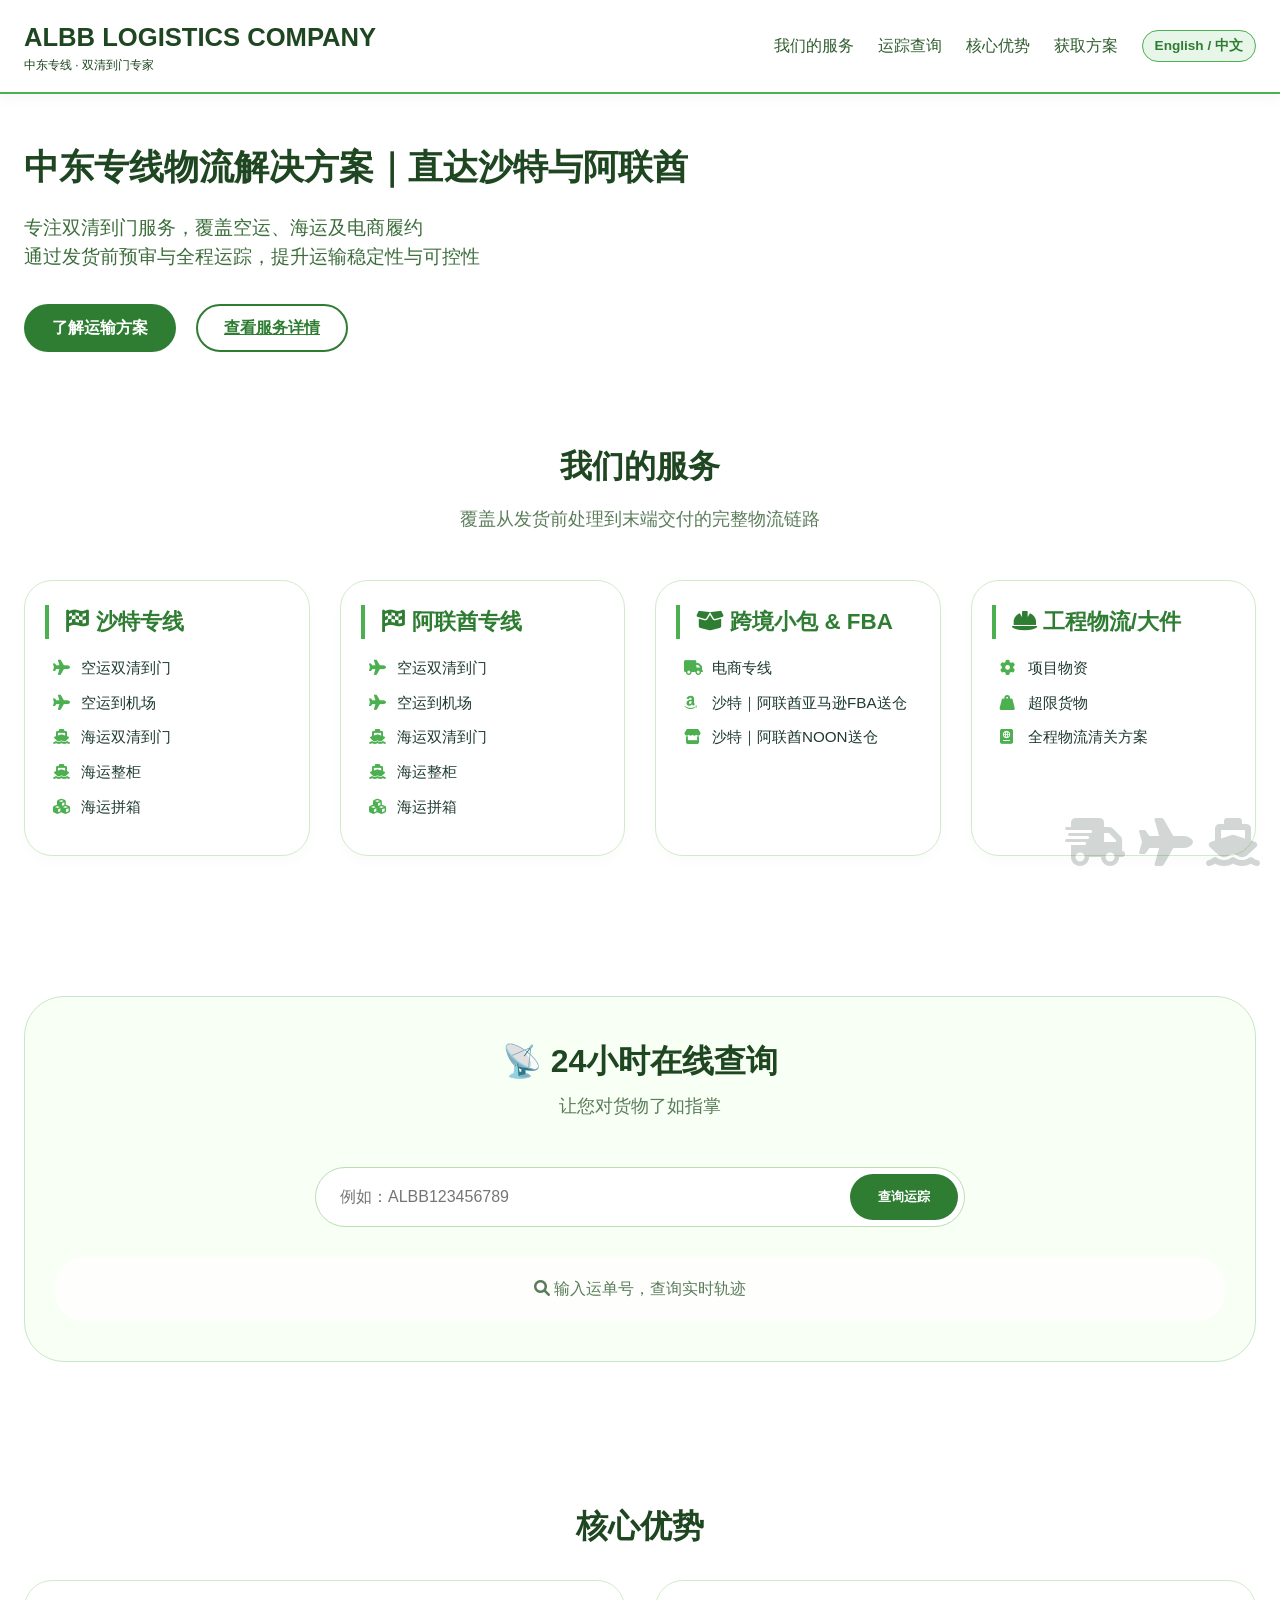
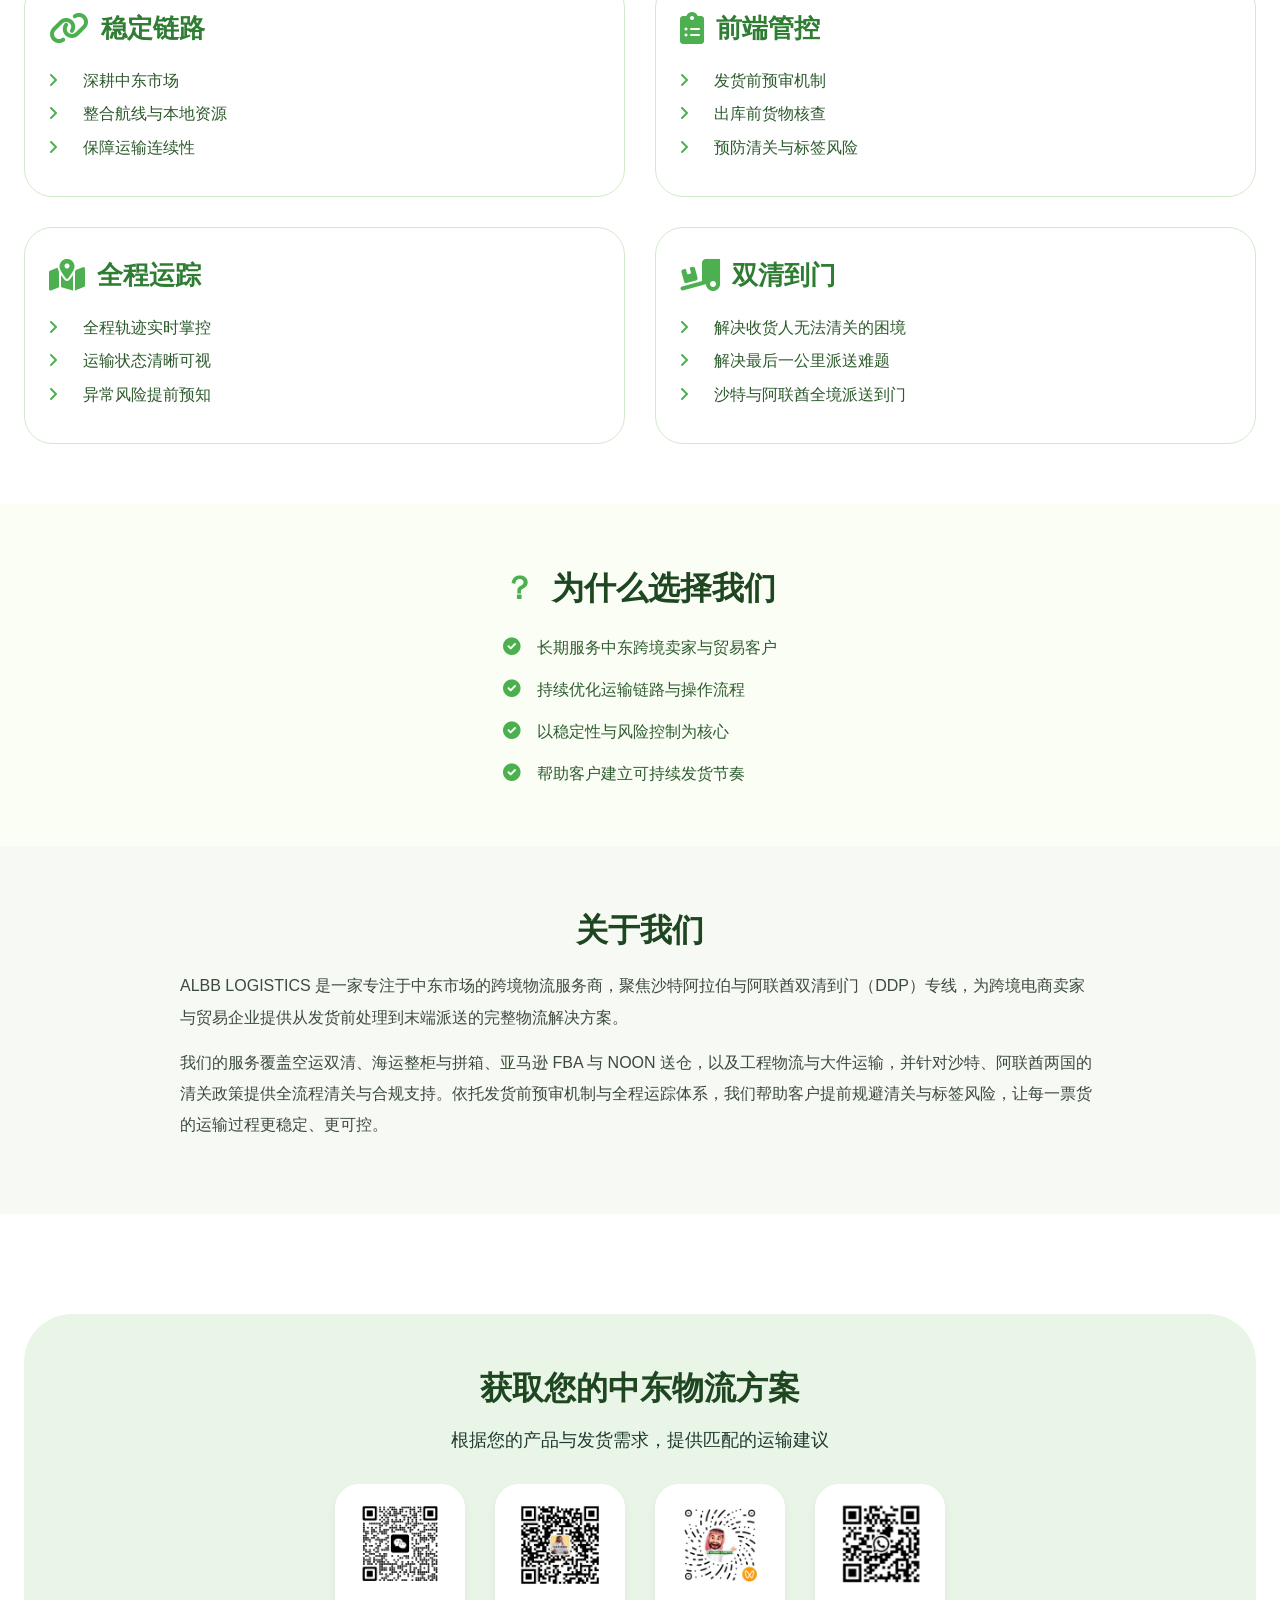
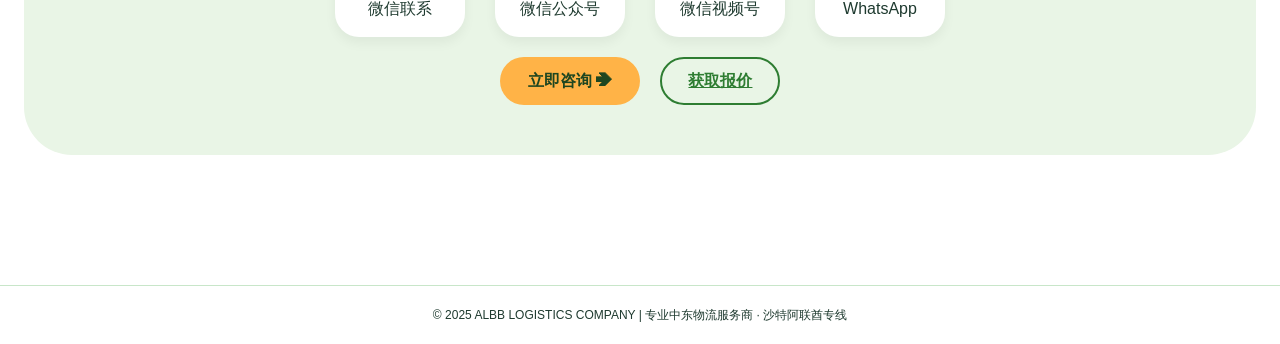
==== commit fd724d97: "Update index.html" ====
--- a/index.html
+++ b/index.html
@@ -459,6 +459,17 @@
         </div>
     </div>
 </section>
+
+    <!-- 4.5 关于我们（内容可在后台 /admin 修改，改完即时生效） -->
+    <section id="about" data-page-node-id="aboutSection" style="background: #f7faf4;">
+        <div class="container" data-page-node-id="aboutContainer">
+            <div class="section-title" id="aboutTitle" data-page-node-id="aboutTitle">关于我们</div>
+            <div id="aboutText" style="max-width: 920px; margin: 0 auto; color: #3c4a3c; line-height: 1.95; font-size: 1rem; text-align: left;" data-page-node-id="aboutText">
+                <p style="margin: 0 0 14px;">ALBB LOGISTICS 是一家专注于中东市场的跨境物流服务商，聚焦沙特阿拉伯与阿联酋双清到门（DDP）专线，为跨境电商卖家与贸易企业提供从发货前处理到末端派送的完整物流解决方案。</p>
+                <p style="margin: 0 0 14px;">我们的服务覆盖空运双清、海运整柜与拼箱、亚马逊 FBA 与 NOON 送仓，以及工程物流与大件运输，并针对沙特、阿联酋两国的清关政策提供全流程清关与合规支持。依托发货前预审机制与全程运踪体系，我们帮助客户提前规避清关与标签风险，让每一票货的运输过程更稳定、更可控。</p>
+            </div>
+        </div>
+    </section>
 
     <!-- 5. 底部转化 + 四个二维码（含视频号） -->
     <section id="contact" data-page-node-id="j7EU2SydSGAT2T0R8G3OgE">
@@ -540,6 +551,11 @@
 
     let currentLang = 'zh';
 
+    // ⚠️ 必须在 applyLanguage('zh') 首次调用前声明（否则 TDZ：
+    //    Cannot access 'siteContent' before initialization）
+    //    后台内容（公司简介 + 业务卡片）拉取结果
+    let siteContent = null;
+
     // ⚠️ 声明提前：applyLanguage('zh') 首次调用会触发 renderTrackTabs()，
     //    必须在首次调用前完成初始化（避免 TDZ: Cannot access before initialization）
     //
@@ -559,12 +575,6 @@
         { id: 'gulf56', label: '海湾物流', label_en: 'Gulf56' },
         { id: 'lxcn',   label: '立信诺',   label_en: 'Lxcn' }
     ];
-    // 承运商名称映射（auto 模式识别出承运商后在结果里显示）
-    const SOURCE_LABELS = {
-        ontask: ['国际专线', 'Intl Line'],
-        gulf56: ['海湾物流', 'Gulf56'],
-        lxcn:   ['立信诺',   'Lxcn']
-    };
     let currentTrackSource = 'auto'; // auto = 后端三站并发查询，自动匹配有数据的承运商
     function applyLanguage(lang) {
         document.querySelectorAll('[data-translate]').forEach(el => {
@@ -584,6 +594,8 @@
         }
         // 语言切换时同步刷新站点切换标签
         if (typeof renderTrackTabs === 'function') renderTrackTabs();
+        // 语言切换时同步刷新后台内容（公司简介/业务卡片）
+        if (typeof renderDynamicContent === 'function') renderDynamicContent();
     }
     document.getElementById('langToggle').addEventListener('click', () => {
         const newLang = currentLang === 'zh' ? 'en' : 'zh';
@@ -657,7 +669,6 @@
                 if (data.destination || data.voyNo) {
                     // 运单已登记但暂无轨迹明细（如 lxcn 只返回目的地）
                     let meta = `<div style="margin-bottom:12px;"><strong>${zh ? '运单号' : 'Tracking No'}: ${escapeHtml(data.trackingNo)}</strong>`;
-                    if (data.destination) meta += `　<span style="color:#5a7c5a;">${zh ? '目的地' : 'Dest'}: ${escapeHtml(data.destination)}</span>`;
                     meta += `</div><div style="color:#8a6d3b; background:#fdf6e3; padding:8px 14px; border-radius:20px; display:inline-block;">${zh ? '运单已登记，轨迹明细待更新' : 'Registered, track details pending'}</div>`;
                     resultDiv.innerHTML = meta;
                 } else {
@@ -667,12 +678,6 @@
             }
 
             let out = `<div style="margin-bottom:12px;"><strong>${zh ? '运单号' : 'Tracking No'}: ${escapeHtml(data.trackingNo)}</strong>`;
-            if (data.auto && SOURCE_LABELS[data.source]) {
-                out += `　<span style="color:#5a7c5a;">${zh ? '承运商' : 'Carrier'}: ${zh ? SOURCE_LABELS[data.source][0] : SOURCE_LABELS[data.source][1]}</span>`;
-            }
-            if (data.destination) {
-                out += `　<span style="color:#5a7c5a;">${zh ? '目的地' : 'Dest'}: ${escapeHtml(data.destination)}</span>`;
-            }
             if (data.voyNo) {
                 out += `　<span style="color:#5a7c5a;">${zh ? '航次' : 'Voyage'}: ${escapeHtml(data.voyNo)}</span>`;
             }
@@ -701,6 +706,70 @@
     document.getElementById('trackBtn').addEventListener('click', handleTrack);
     document.getElementById('trackingNumber').addEventListener('keypress', e => { if(e.key === 'Enter') handleTrack(); });
     renderTrackTabs();
+
+    // ============================================================
+    //  后台内容（公司简介 + 业务卡片）
+    //  从 Worker 的 /api/content 拉取；拿不到就保留页面里的静态默认内容
+    //  在后台 /admin 改完内容，这里会自动更新，无需改代码
+    // ============================================================
+    function renderAbout() {
+        const titleEl = document.getElementById('aboutTitle');
+        const textEl = document.getElementById('aboutText');
+        if (!titleEl || !textEl || !siteContent || !siteContent.about) return;
+        const a = siteContent.about;
+        const zh = currentLang === 'zh';
+        const body = zh ? (a.zh || '') : (a.en || '');
+        if (!body.trim()) return;   // 后台没填英文时不覆盖中文默认，避免空白
+        titleEl.innerText = zh ? (a.zhTitle || '关于我们') : (a.enTitle || 'About Us');
+        textEl.innerHTML = body
+            .split(/\n+/)
+            .map(t => t.trim())
+            .filter(Boolean)
+            .map(t => `<p style="margin: 0 0 14px;">${escapeHtml(t)}</p>`)
+            .join('');
+    }
+
+    function renderServicesFromContent() {
+        const grid = document.querySelector('.services-grid-special');
+        if (!grid || !siteContent || !Array.isArray(siteContent.services) || !siteContent.services.length) return;
+        const zh = currentLang === 'zh';
+        grid.innerHTML = siteContent.services.map(blk => {
+            const title = zh ? (blk.zh || blk.en || '') : (blk.en || blk.zh || '');
+            const bic = blk.icon ? `<i class="${escapeHtml(blk.icon)}"></i> ` : '';
+            const items = (blk.items || []).map(it => {
+                const t = zh ? (it.zh || it.en || '') : (it.en || it.zh || '');
+                if (!t) return '';
+                const iic = it.icon ? `<i class="${escapeHtml(it.icon)}"></i> ` : '';
+                return `<li>${iic}<span>${escapeHtml(t)}</span></li>`;
+            }).join('');
+            if (!title) return '';
+            return `<div class="service-block"><h3>${bic}<span>${escapeHtml(title)}</span></h3><ul>${items}</ul></div>`;
+        }).join('');
+    }
+
+    function renderDynamicContent() {
+        renderAbout();
+        renderServicesFromContent();
+    }
+
+    async function loadSiteContent() {
+        for (const base of TRACK_API_LIST) {
+            try {
+                const ctrl = new AbortController();
+                const timer = setTimeout(() => ctrl.abort(), 8000);
+                const resp = await fetch(base + '/api/content', { signal: ctrl.signal });
+                clearTimeout(timer);
+                if (!resp.ok) continue;
+                const data = await resp.json();
+                if (data && data.ok && data.content) {
+                    siteContent = data.content;
+                    renderDynamicContent();
+                    return;
+                }
+            } catch (e) { /* 换下一个后端 */ }
+        }
+    }
+    loadSiteContent();
 </script>
 
 <!-- 
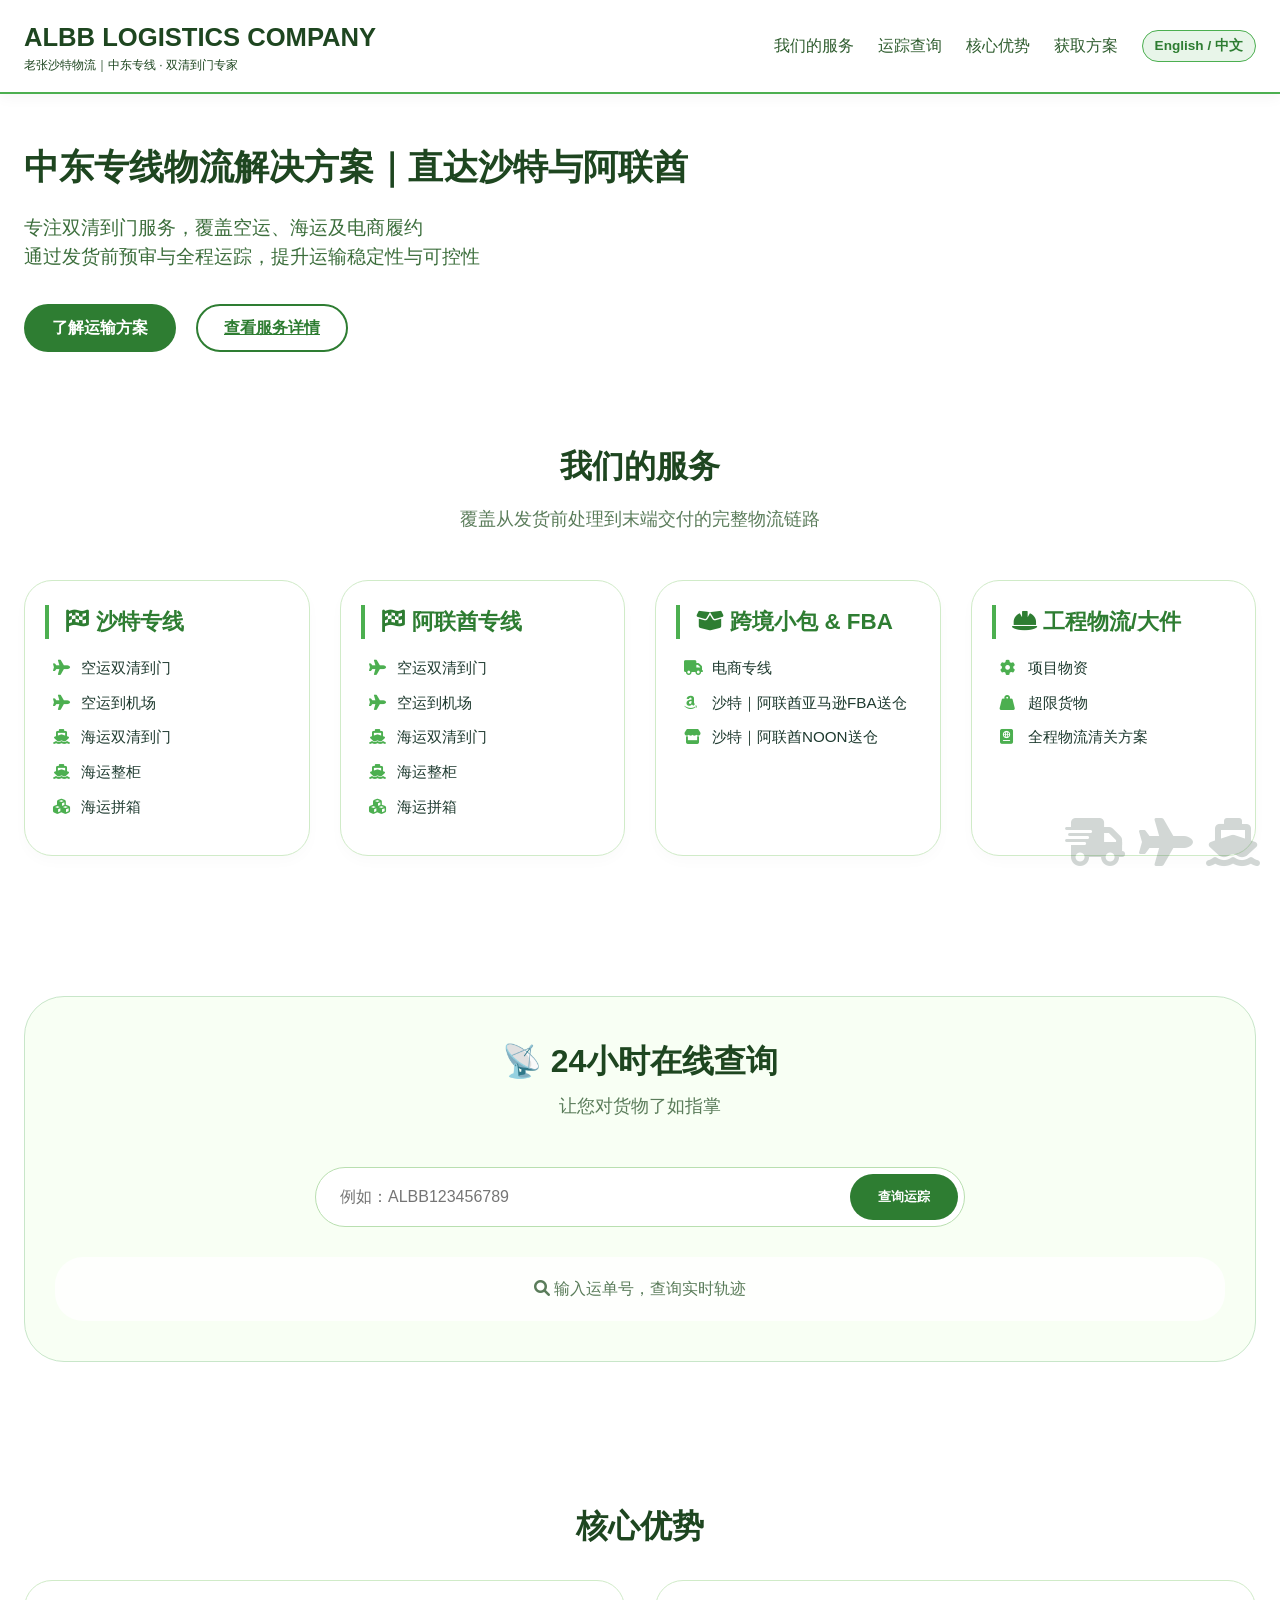
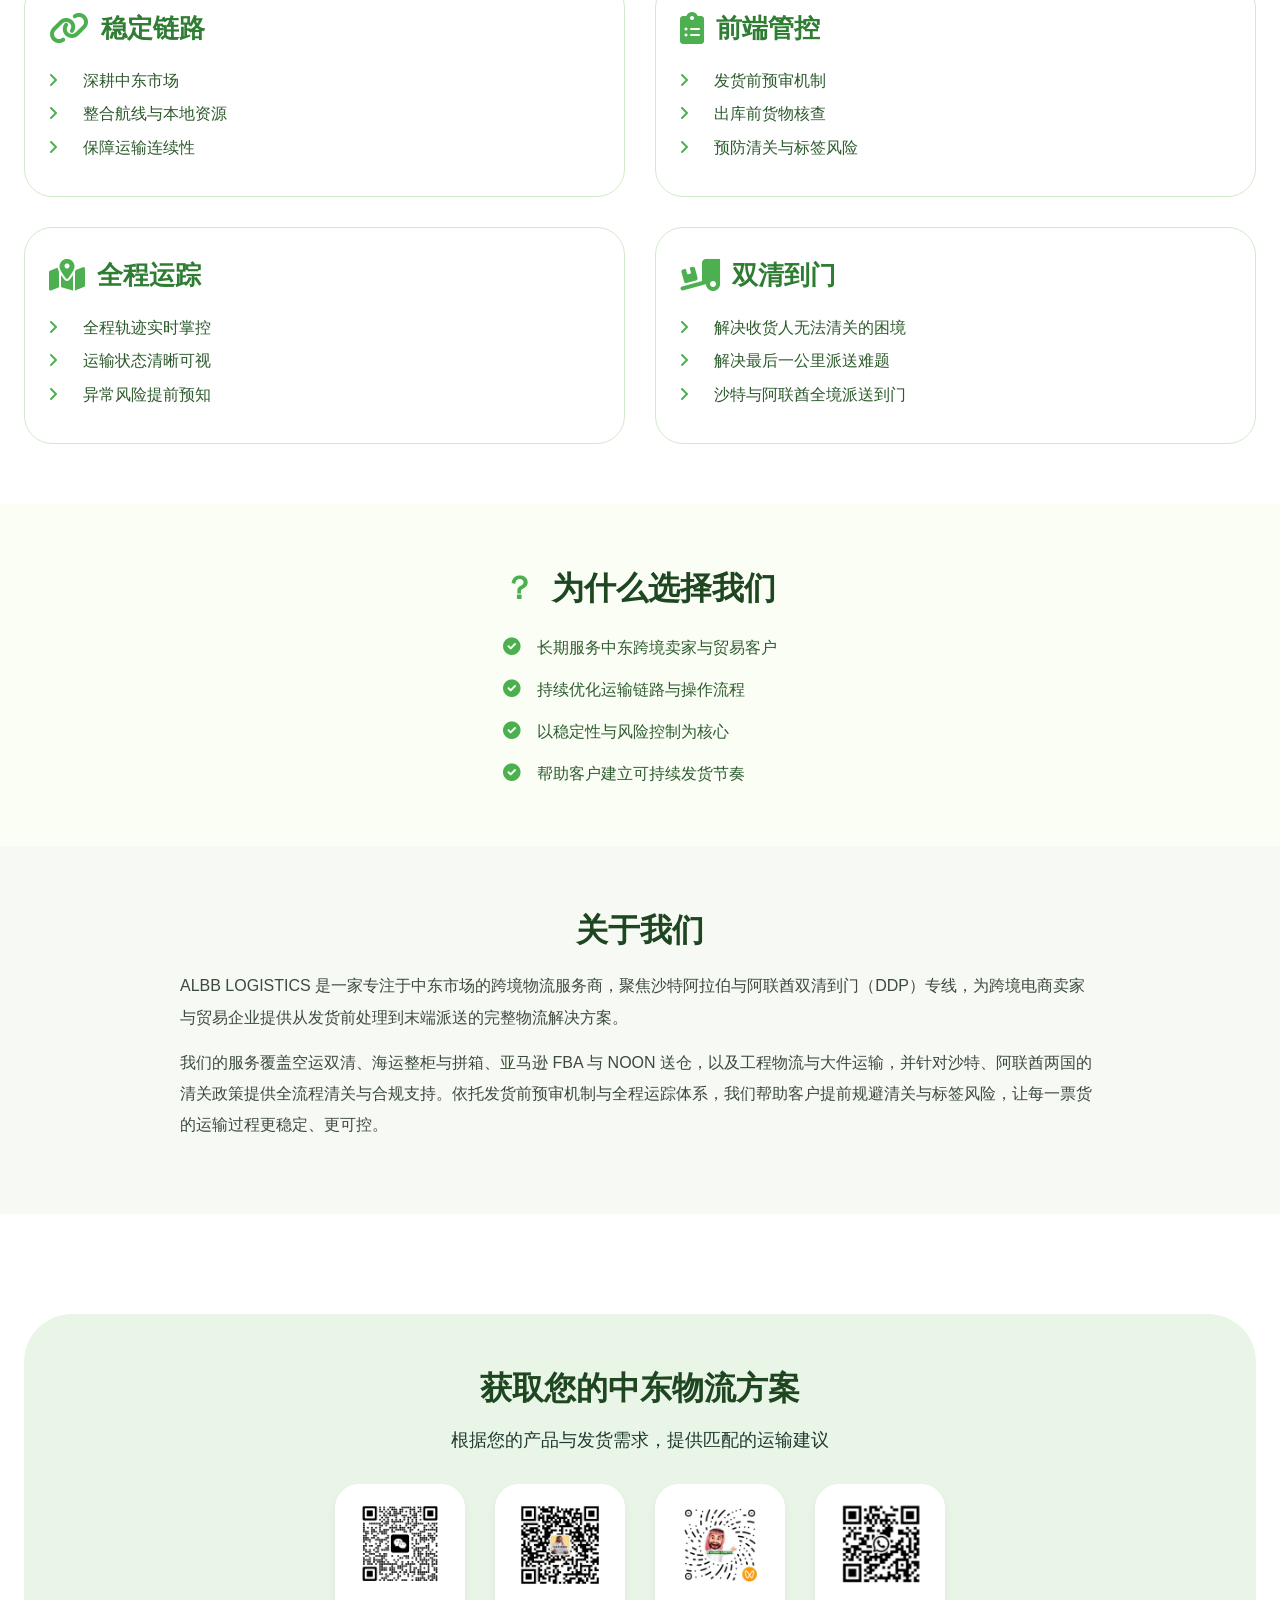
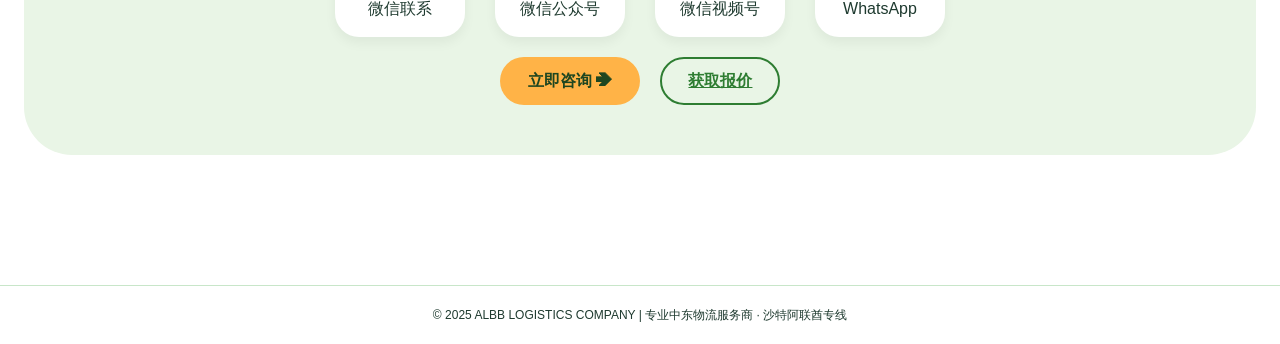
==== commit 97d9359b: "Update index.html" ====
--- a/index.html
+++ b/index.html
@@ -304,7 +304,7 @@
     <div class="container header-inner" data-page-node-id="Hej9e4lkETlifLd3rKVzDA">
         <div class="logo" data-page-node-id="25BxoWqGxnaJiOXL9PTD3E">
             <h1 data-page-node-id="tkcYEIJ68ArfpkfiAtZWvJ">ALBB LOGISTICS COMPANY</h1>
-            <span data-translate="slogan" data-page-node-id="F42FCJUTfJvixpcgOEtlmO">中东专线 · 双清到门专家</span>
+            <span data-translate="slogan" data-page-node-id="F42FCJUTfJvixpcgOEtlmO">老张沙特物流｜中东专线 · 双清到门专家</span>
         </div>
         <div class="nav" data-page-node-id="D4o56Ub4QfEWNIeLbWmZsj">
             <a href="#services" data-translate="nav_services" data-page-node-id="3iFGLvl2t87v1fvXnBJhu1">我们的服务</a>
@@ -502,7 +502,7 @@
     // 中英文翻译字典 - 您可以直接修改以下 en 对象中的任何英文文本，使其更通顺
     const translations = {
         zh: {
-            slogan: "中东专线 · 双清到门专家",
+            slogan: "老张沙特物流｜中东专线 · 双清到门专家",
             nav_services: "我们的服务", nav_tracking: "运踪查询", nav_advantages: "核心优势", nav_contact: "获取方案",
             hero_title: "中东专线物流解决方案｜直达沙特与阿联酋",
             hero_sub: "专注双清到门服务，覆盖空运、海运及电商履约\n通过发货前预审与全程运踪，提升运输稳定性与可控性",
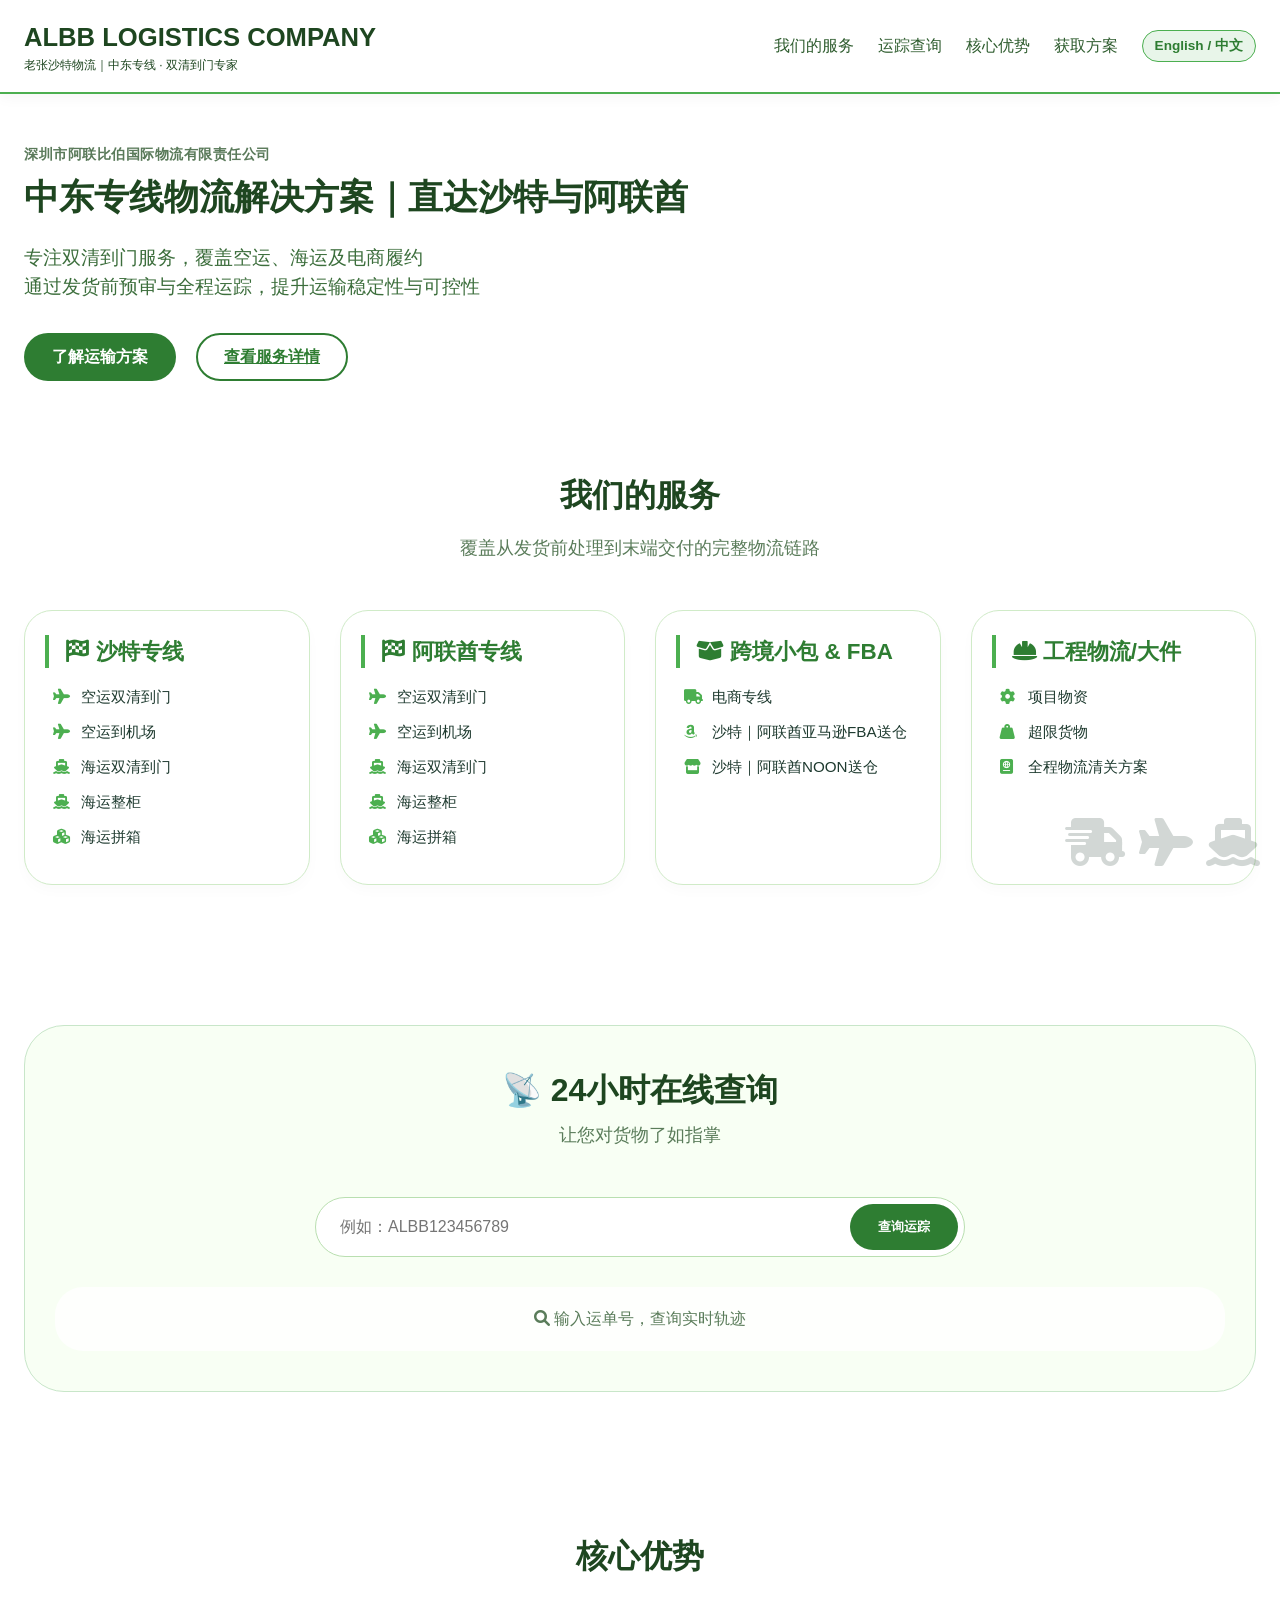
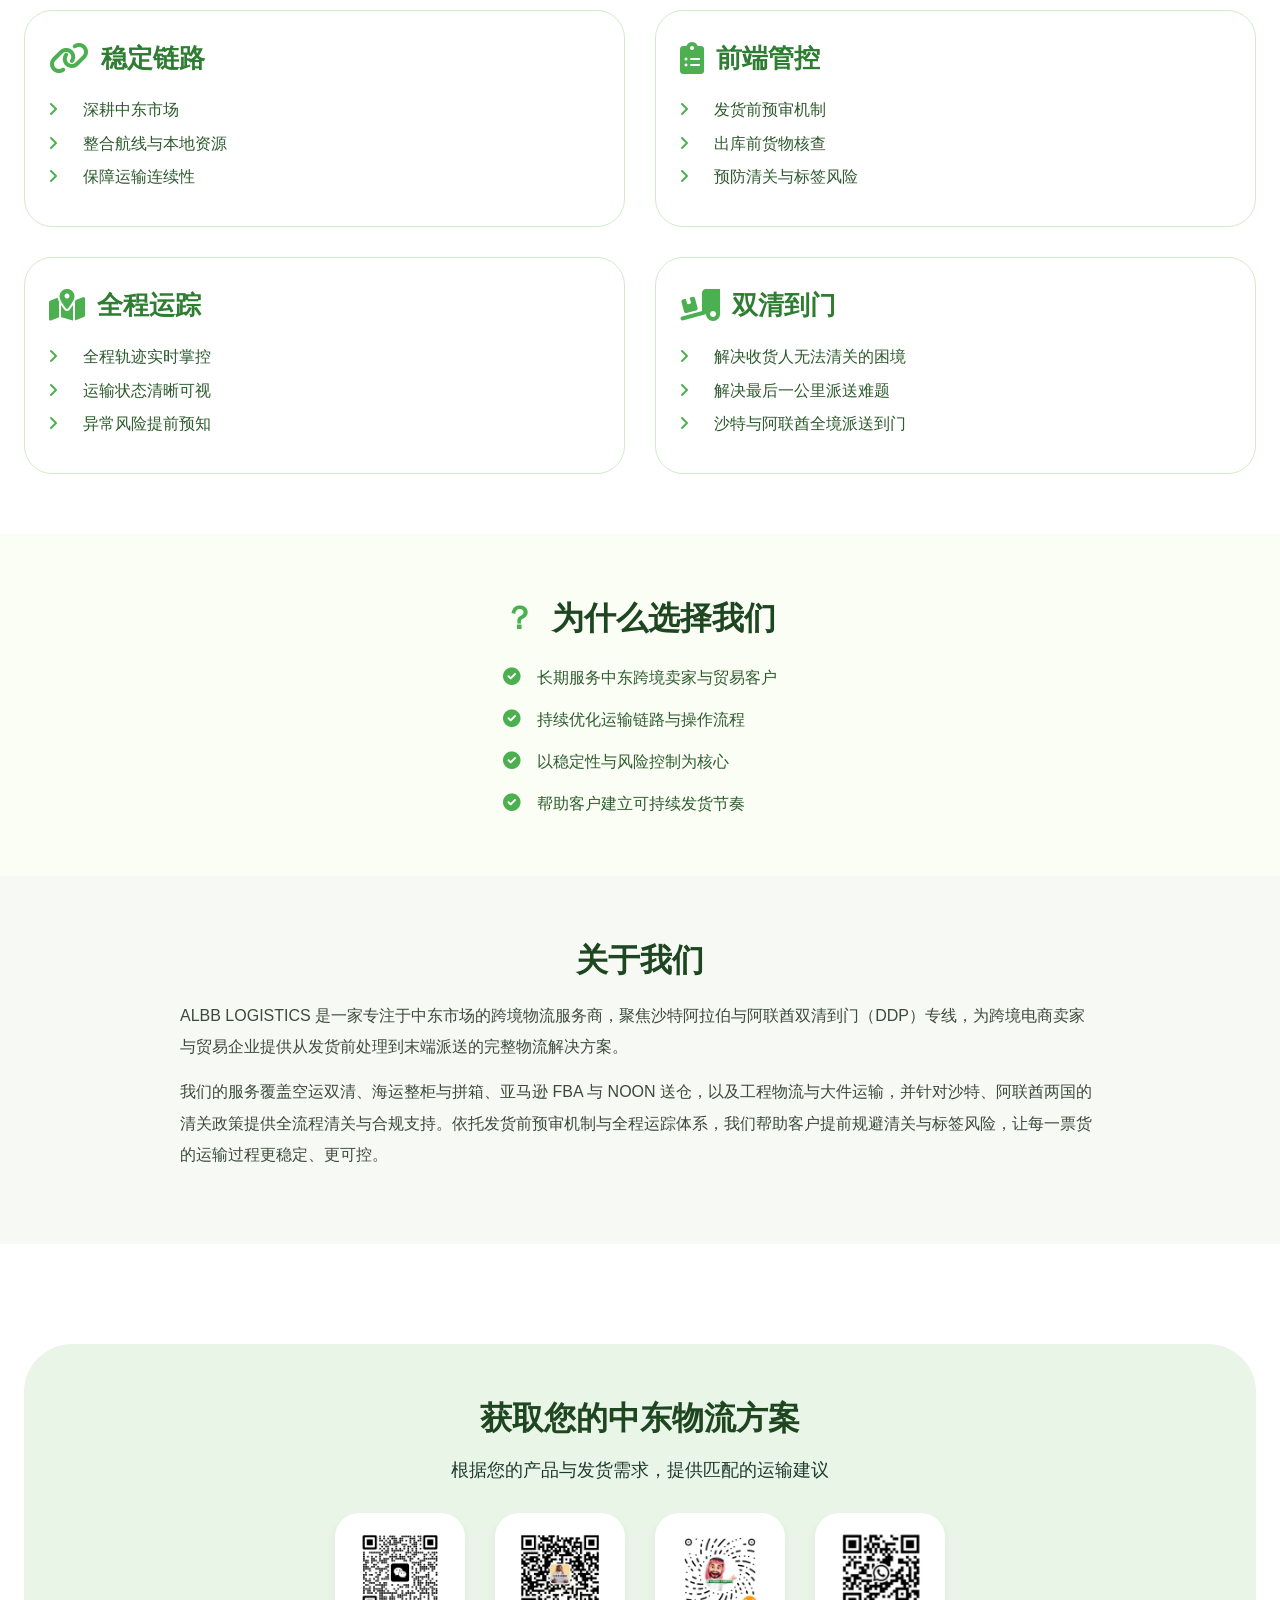
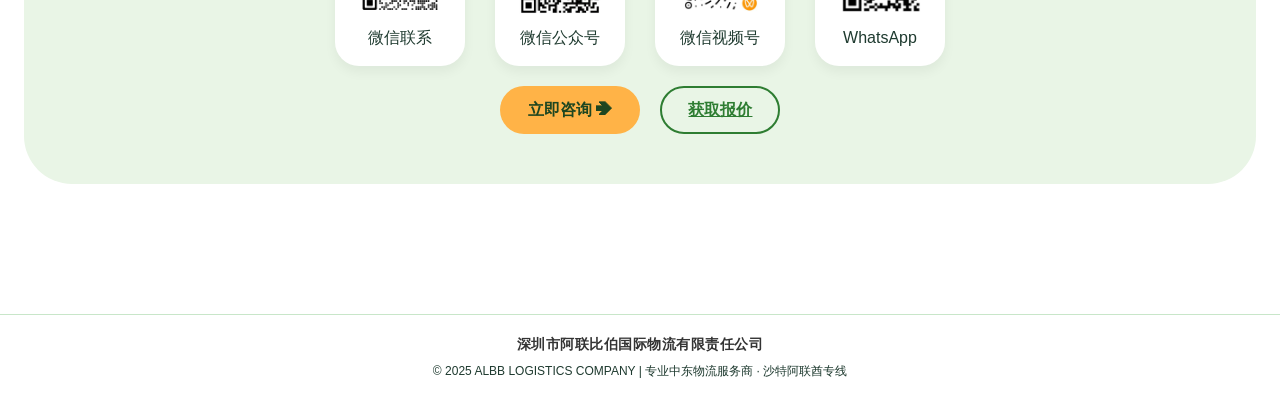
==== commit 4325a796: "Update index.html" ====
--- a/index.html
+++ b/index.html
@@ -321,6 +321,7 @@
     <section style="padding: 50px 0 30px;" data-page-node-id="uK8wkCM9OZKiBWzJWSkGAo">
         <div class="container" data-page-node-id="OKXOkcTmCm1rwxLJMsrKyB">
             <div class="hero" style="max-width: 800px;" data-page-node-id="nTOn49kFxd0GhwcJtGJfYp">
+                <div style="font-size:0.9rem;color:#5a7a5a;font-weight:600;letter-spacing:0.5px;margin-bottom:8px;">深圳市阿联比伯国际物流有限责任公司</div>
                 <h1 style="font-weight: 800; color: #1e4620;" data-translate="hero_title" data-page-node-id="1AF3gvATgJ9RmW0wP3MgYh">中东专线物流解决方案｜直达沙特与阿联酋</h1>
                 <p style="font-size: 1.2rem; margin: 24px 0 32px; color: #3c6e3c;" data-translate="hero_sub" data-page-node-id="0z1HmbaKveXD5L2bM0ZbI4">专注双清到门服务，覆盖空运、海运及电商履约<br data-page-node-id="KnteCa7o7tGEkYhKrPHA8S">通过发货前预审与全程运踪，提升运输稳定性与可控性</p>
                 <div class="hero-buttons" style="display: flex; gap: 20px; flex-wrap: wrap;" data-page-node-id="k1lxV5dBMvOlWxXrF8hfzo">
@@ -494,6 +495,7 @@
 
 <footer class="footer-copyright" data-page-node-id="tHz2knE4Opje52k5hJR8pF">
     <div class="container" data-page-node-id="cGtBBcrRiy0mYGp4UW0mTQ">
+        <div style="font-size:0.85rem;color:#333;font-weight:600;margin-bottom:6px;letter-spacing:0.5px;">深圳市阿联比伯国际物流有限责任公司</div>
         &copy; 2025 ALBB LOGISTICS COMPANY | <span data-translate="footer_rights" data-page-node-id="GK3on02vYBkgjErCOOCOq5">专业中东物流服务商 · 沙特阿联酋专线</span>
     </div>
 </footer>
@@ -622,6 +624,15 @@
             c => ({ '&': '&amp;', '<': '&lt;', '>': '&gt;', '"': '&quot;', "'": '&#39;' }[c]));
     }
 
+    // 17TRACK 全段轨迹入口（覆盖国际段 / 尾程派送；官方免登录直达链接）
+    function link17Track(no, zh) {
+        const url = `https://t.17track.net/${zh ? 'zh-cn' : 'en'}#nums=${encodeURIComponent(no || '')}`;
+        const tip = zh ? '国际段 / 尾程派送轨迹可在 17TRACK 查看：' : 'For international / last-mile legs, view on 17TRACK: ';
+        return `<div style="margin-top:16px; padding-top:12px; border-top:1px dashed #d8e3d8; font-size:0.85rem; color:#6b7c6b;">
+            ${tip}<a href="${url}" target="_blank" rel="noopener" style="color:#005BAC; font-weight:600; text-decoration:underline;">17TRACK ↗</a>
+        </div>`;
+    }
+
     async function handleTrack() {
         const input = document.getElementById('trackingNumber').value.trim();
         const resultDiv = document.getElementById('trackResult');
@@ -653,15 +664,24 @@
             }
 
             if (!data.ok) {
-                resultDiv.innerHTML = `<div style="color:#c62828;">${escapeHtml(data.error || (zh ? '查询失败' : 'Query failed'))}</div>`;
+                resultDiv.innerHTML = `<div style="color:#c62828;">${zh ? '请与客服确认' : 'Please contact customer service to confirm'}</div>`;
                 return;
             }
 
             const traces = data.tracks || [];
 
+            // 识别承运商对"不存在的单号"返回的模板广告（如 gulf56 对任意单号都回模板假数据）
+            const junkMarks = ['国际快递专线查询系统', '请咨询代理', 'This tracking platform', 'Details could be given'];
+            const summaryJunk = !traces.length && typeof data.summary === 'string' &&
+                junkMarks.some(k => data.summary.indexOf(k) !== -1);
+            if (summaryJunk) {
+                resultDiv.innerHTML = `<div style="color:#c62828;">${zh ? '请与客服确认' : 'Please contact customer service to confirm'}</div>`;
+                return;
+            }
+
             // 站点明确返回"查无此单"时，直接给干净提示
             if (data.isExist === false) {
-                resultDiv.innerHTML = `<div style="color:#c62828;">${zh ? '未找到该运单的轨迹信息，请核对单号后重试' : 'No tracking records found. Please verify the number.'}</div>`;
+                resultDiv.innerHTML = `<div style="color:#c62828;">${zh ? '请与客服确认' : 'Please contact customer service to confirm'}</div>`;
                 return;
             }
 
@@ -670,9 +690,9 @@
                     // 运单已登记但暂无轨迹明细（如 lxcn 只返回目的地）
                     let meta = `<div style="margin-bottom:12px;"><strong>${zh ? '运单号' : 'Tracking No'}: ${escapeHtml(data.trackingNo)}</strong>`;
                     meta += `</div><div style="color:#8a6d3b; background:#fdf6e3; padding:8px 14px; border-radius:20px; display:inline-block;">${zh ? '运单已登记，轨迹明细待更新' : 'Registered, track details pending'}</div>`;
-                    resultDiv.innerHTML = meta;
+                    resultDiv.innerHTML = meta + link17Track(data.trackingNo || input, zh);
                 } else {
-                    resultDiv.innerHTML = `<div style="color:#c62828;">${zh ? '未找到该运单的轨迹信息' : 'No tracking records found'}</div>`;
+                    resultDiv.innerHTML = `<div style="color:#c62828;">${zh ? '请与客服确认' : 'Please contact customer service to confirm'}</div>`;
                 }
                 return;
             }
@@ -697,7 +717,7 @@
                 out += `<div style="background:#f7f9f7; padding:12px; border-radius:8px; font-size:0.85rem; line-height:1.7; white-space:pre-wrap;">${escapeHtml(data.summary)}</div>`;
             }
 
-            resultDiv.innerHTML = out;
+            resultDiv.innerHTML = out + link17Track(data.trackingNo || input, zh);
         } catch (err) {
             resultDiv.innerHTML = `<div style="color:#c62828;">${zh ? '网络错误，请稍后重试' : 'Network error, please retry'}</div>`;
         }
